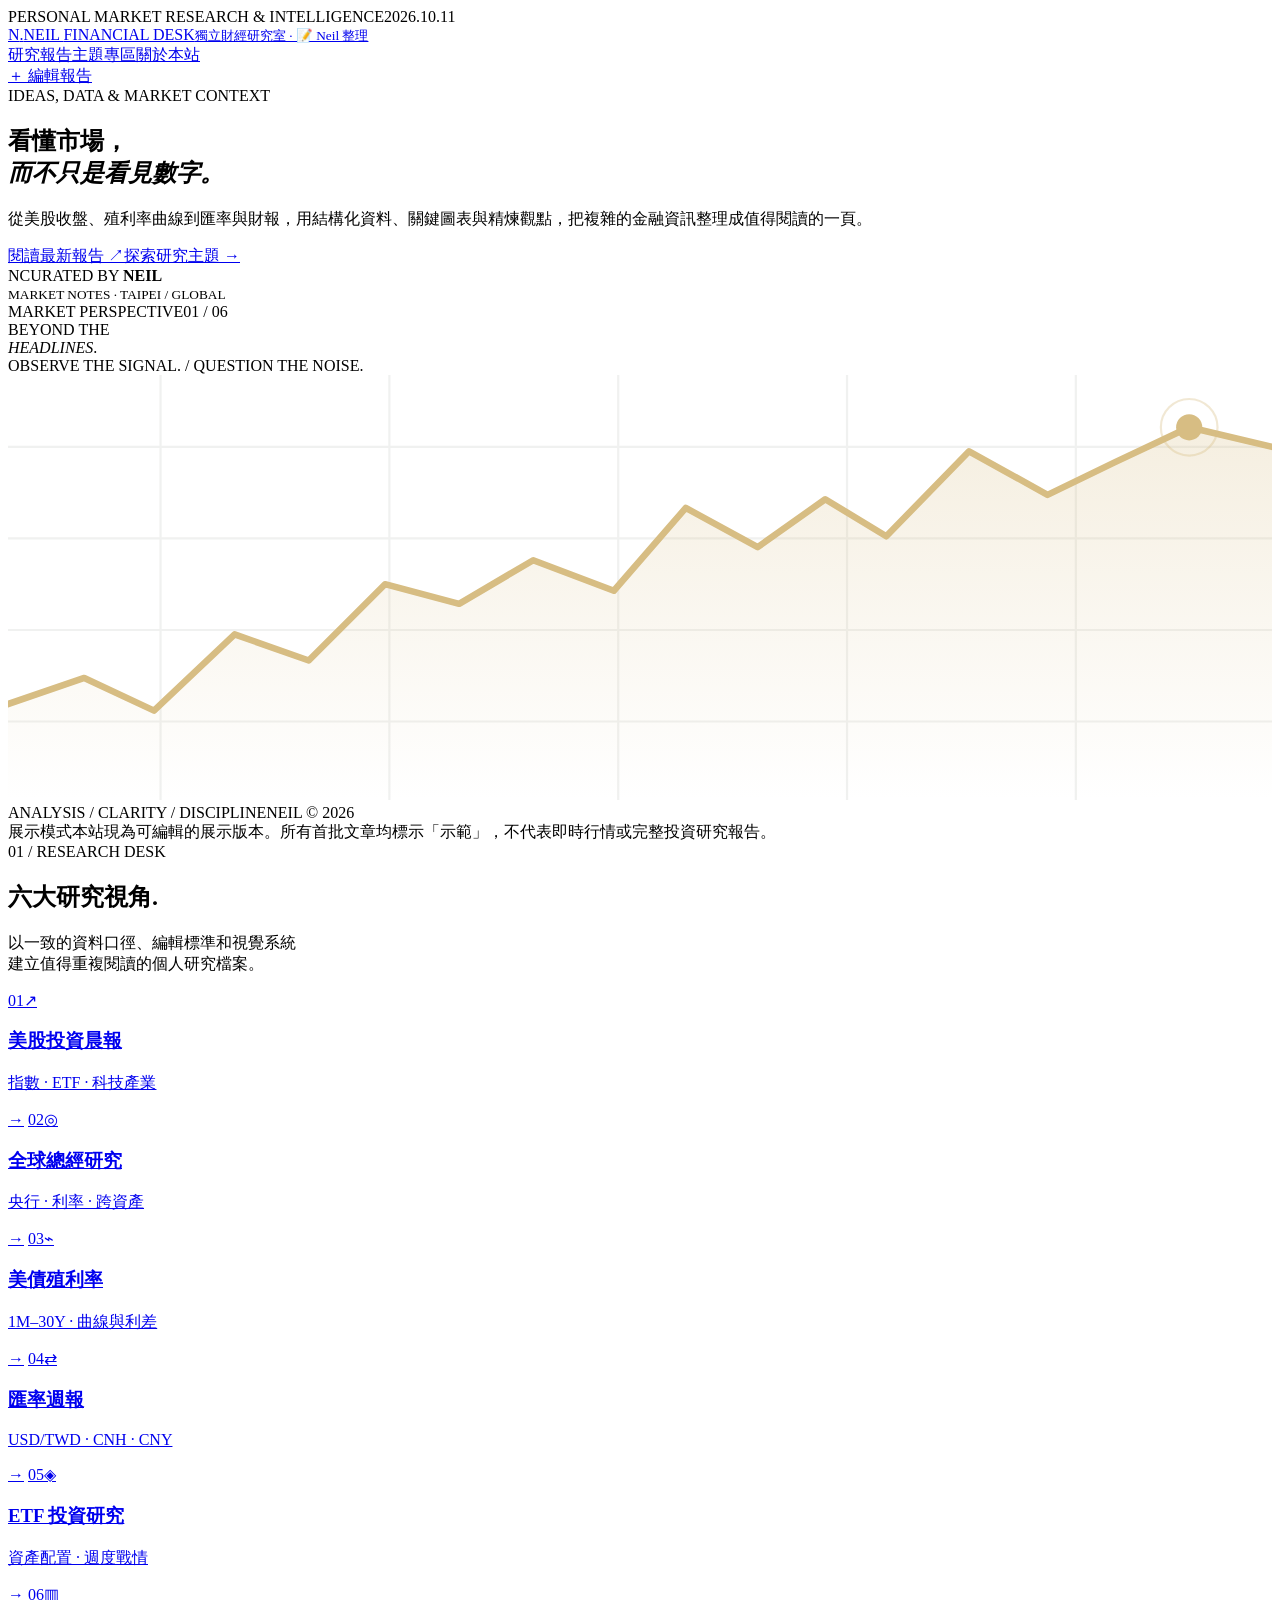
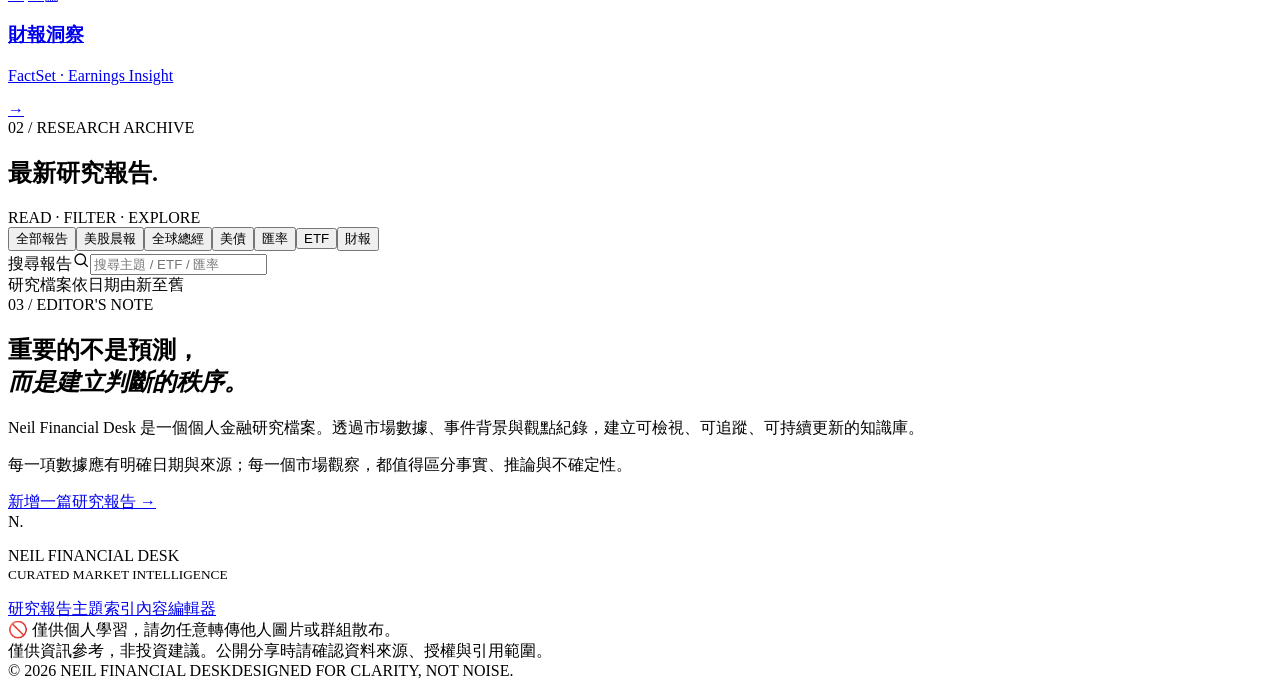
==== index.html @ 029d7cc7 "Add index.html for Neil Financial Desk" ====
<!doctype html>
<html lang="zh-Hant">
<head>
  <meta charset="utf-8">
  <meta name="viewport" content="width=device-width, initial-scale=1, viewport-fit=cover">
  <meta name="theme-color" content="#f7f5ee">
  <meta name="description" content="Neil Financial Desk｜每日市場晨報、總經趨勢、匯率週報、ETF 研究與財報洞察。以清晰圖表整理關鍵市場資訊。">
  <title>Neil Financial Desk｜財經研究室</title>
  <link rel="icon" href="favicon.svg" type="image/svg+xml">
  <link rel="stylesheet" href="styles.css">
  <script defer src="reports.js"></script>
  <script defer src="app.js"></script>
</head>
<body data-page="home">
  <div class="topline"><div class="container topbar"><span><span class="live-dot"></span> PERSONAL MARKET RESEARCH &amp; INTELLIGENCE</span><span class="topbar-date" id="current-date">2026.10.11</span></div></div>
  <header class="site-header">
    <div class="container header-inner">
      <a class="brand" href="index.html" aria-label="Neil Financial Desk 首頁"><span class="brand-symbol">N<span class="brand-dot">.</span></span><span class="brand-text">NEIL <span>FINANCIAL DESK</span><small>獨立財經研究室 · 📝 Neil 整理</small></span></a>
      <nav class="desktop-nav" aria-label="主要選單"><a href="#reports">研究報告</a><a href="#focus">主題專區</a><a href="#about">關於本站</a></nav>
      <a class="header-action" href="editor.html"><span>＋</span> 編輯報告</a>
    </div>
  </header>
  <main>
    <section class="container hero" aria-label="首頁介紹">
      <div class="hero-copy">
        <div class="eyebrow"><span class="eyebrow-line"></span> IDEAS, DATA &amp; MARKET CONTEXT</div>
        <h1>看懂市場，<br><em>而不只是看見數字。</em></h1>
        <p class="hero-intro">從美股收盤、殖利率曲線到匯率與財報，用結構化資料、關鍵圖表與精煉觀點，把複雜的金融資訊整理成值得閱讀的一頁。</p>
        <div class="hero-buttons"><a class="button-primary" href="#reports">閱讀最新報告 <span>↗</span></a><a class="text-link" href="#focus">探索研究主題 <span>→</span></a></div>
        <div class="hero-author"><span class="avatar-initial">N</span><span>CURATED BY <strong>NEIL</strong><br><small>MARKET NOTES · TAIPEI / GLOBAL</small></span></div>
      </div>
      <div class="hero-visual" aria-label="市場圖表示意設計，非真實行情">
        <div class="visual-head"><span>MARKET PERSPECTIVE</span><span>01 / 06</span></div>
        <div class="visual-center"><div class="visual-name">BEYOND THE<br><i>HEADLINES</i><span>.</span></div><div class="visual-caption">OBSERVE THE SIGNAL. / QUESTION THE NOISE.</div></div>
        <svg class="hero-chart" viewBox="0 0 580 195" preserveAspectRatio="none" role="img" aria-label="裝飾性趨勢線，不代表市場價格">
          <defs><linearGradient id="chartfade" x1="0" y1="0" x2="0" y2="1"><stop offset="0%" stop-color="#d7bd83" stop-opacity=".25"/><stop offset="100%" stop-color="#d7bd83" stop-opacity="0"/></linearGradient></defs>
          <g stroke="#b9bcb6" opacity=".20" stroke-width="1"><path d="M0 33H580M0 75H580M0 117H580M0 159H580"/><path d="M70 0V195M175 0V195M280 0V195M385 0V195M490 0V195"/></g>
          <path d="M0 151 L35 139 L67 154 L104 119 L138 131 L173 96 L207 105 L241 85 L278 99 L311 61 L344 79 L375 57 L403 74 L441 35 L477 55 L508 40 L542 24 L580 33 V195 H0Z" fill="url(#chartfade)"/>
          <polyline points="0,151 35,139 67,154 104,119 138,131 173,96 207,105 241,85 278,99 311,61 344,79 375,57 403,74 441,35 477,55 508,40 542,24 580,33" stroke="#d7bd83" fill="none" stroke-width="3" stroke-linecap="round" stroke-linejoin="round"/><circle cx="542" cy="24" r="6" fill="#d7bd83"/><circle cx="542" cy="24" r="13" fill="none" stroke="#d7bd83" opacity=".35"/></svg>
        <div class="visual-bottom"><span>ANALYSIS / CLARITY / DISCIPLINE</span><span>NEIL © 2026</span></div>
      </div>
    </section>
    <div class="container"><div class="notice" role="status"><span class="notice-label">展示模式</span><span>本站現為可編輯的展示版本。所有首批文章均標示「示範」，不代表即時行情或完整投資研究報告。</span></div></div>
    <section class="container sections-block" id="focus">
      <div class="section-top"><div><div class="kicker">01 / RESEARCH DESK</div><h2>六大研究視角<span class="gold-punc">.</span></h2></div><p>以一致的資料口徑、編輯標準和視覺系統<br>建立值得重複閱讀的個人研究檔案。</p></div>
      <div class="categories-grid">
        <a class="category-tile" href="#reports" data-pick="market"><span class="category-num">01</span><span class="category-icon">↗</span><h3>美股投資晨報</h3><p>指數 · ETF · 科技產業</p><span class="category-arrow">→</span></a>
        <a class="category-tile" href="#reports" data-pick="macro"><span class="category-num">02</span><span class="category-icon">◎</span><h3>全球總經研究</h3><p>央行 · 利率 · 跨資產</p><span class="category-arrow">→</span></a>
        <a class="category-tile" href="#reports" data-pick="rates"><span class="category-num">03</span><span class="category-icon">⌁</span><h3>美債殖利率</h3><p>1M–30Y · 曲線與利差</p><span class="category-arrow">→</span></a>
        <a class="category-tile" href="#reports" data-pick="fx"><span class="category-num">04</span><span class="category-icon">⇄</span><h3>匯率週報</h3><p>USD/TWD · CNH · CNY</p><span class="category-arrow">→</span></a>
        <a class="category-tile" href="#reports" data-pick="etf"><span class="category-num">05</span><span class="category-icon">◈</span><h3>ETF 投資研究</h3><p>資產配置 · 週度戰情</p><span class="category-arrow">→</span></a>
        <a class="category-tile" href="#reports" data-pick="earnings"><span class="category-num">06</span><span class="category-icon">▥</span><h3>財報洞察</h3><p>FactSet · Earnings Insight</p><span class="category-arrow">→</span></a>
      </div>
    </section>
    <section class="paper-section" id="reports">
      <div class="container">
        <div class="section-top"><div><div class="kicker">02 / RESEARCH ARCHIVE</div><h2>最新研究報告<span class="gold-punc">.</span></h2></div><span class="section-descriptor">READ · FILTER · EXPLORE</span></div>
        <div class="archive-tools"><div class="filter-scroll" id="filters" role="group" aria-label="按主題篩選"><button type="button" data-filter="all" class="filter-button active">全部報告</button><button type="button" data-filter="market" class="filter-button">美股晨報</button><button type="button" data-filter="macro" class="filter-button">全球總經</button><button type="button" data-filter="rates" class="filter-button">美債</button><button type="button" data-filter="fx" class="filter-button">匯率</button><button type="button" data-filter="etf" class="filter-button">ETF</button><button type="button" data-filter="earnings" class="filter-button">財報</button></div><label class="search-wrap"><span class="sr-only">搜尋報告</span><svg width="18" height="18" viewBox="0 0 24 24" fill="none" stroke="currentColor" stroke-width="1.7" aria-hidden="true"><circle cx="11" cy="11" r="7"/><path d="m16 16 5 5"/></svg><input id="report-search" type="search" placeholder="搜尋主題 / ETF / 匯率" autocomplete="off"></label></div>
        <div class="archive-meta"><span id="result-count" aria-live="polite">研究檔案</span><span>依日期由新至舊</span></div>
        <div class="articles-grid" id="report-grid"></div>
        <div class="empty-state" id="empty-state" hidden><strong>目前找不到符合的報告。</strong><p>試著輸入較短的關鍵字，或切換回全部報告。</p><button type="button" id="reset-filter">清除篩選 →</button></div>
      </div>
    </section>
    <section class="container manifesto" id="about"><div class="manifesto-left"><span class="kicker">03 / EDITOR'S NOTE</span><h2>重要的不是預測，<br><em>而是建立判斷的秩序。</em></h2></div><div class="manifesto-right"><p>Neil Financial Desk 是一個個人金融研究檔案。透過市場數據、事件背景與觀點紀錄，建立可檢視、可追蹤、可持續更新的知識庫。</p><p>每一項數據應有明確日期與來源；每一個市場觀察，都值得區分事實、推論與不確定性。</p><a href="editor.html" class="text-link">新增一篇研究報告 <span>→</span></a></div></section>
  </main>
  <footer class="footer"><div class="container"><div class="footer-upper"><div class="footer-brand">N<span>.</span><p>NEIL FINANCIAL DESK<br><small>CURATED MARKET INTELLIGENCE</small></p></div><div class="footer-links"><a href="#reports">研究報告</a><a href="#focus">主題索引</a><a href="editor.html">內容編輯器</a></div></div><div class="footer-disclaimer">🚫 僅供個人學習，請勿任意轉傳他人圖片或群組散布。<br>僅供資訊參考，非投資建議。公開分享時請確認資料來源、授權與引用範圍。</div><div class="footer-lower"><span>© 2026 NEIL FINANCIAL DESK</span><span>DESIGNED FOR CLARITY, NOT NOISE.</span></div></div></footer>
</body>
</html>
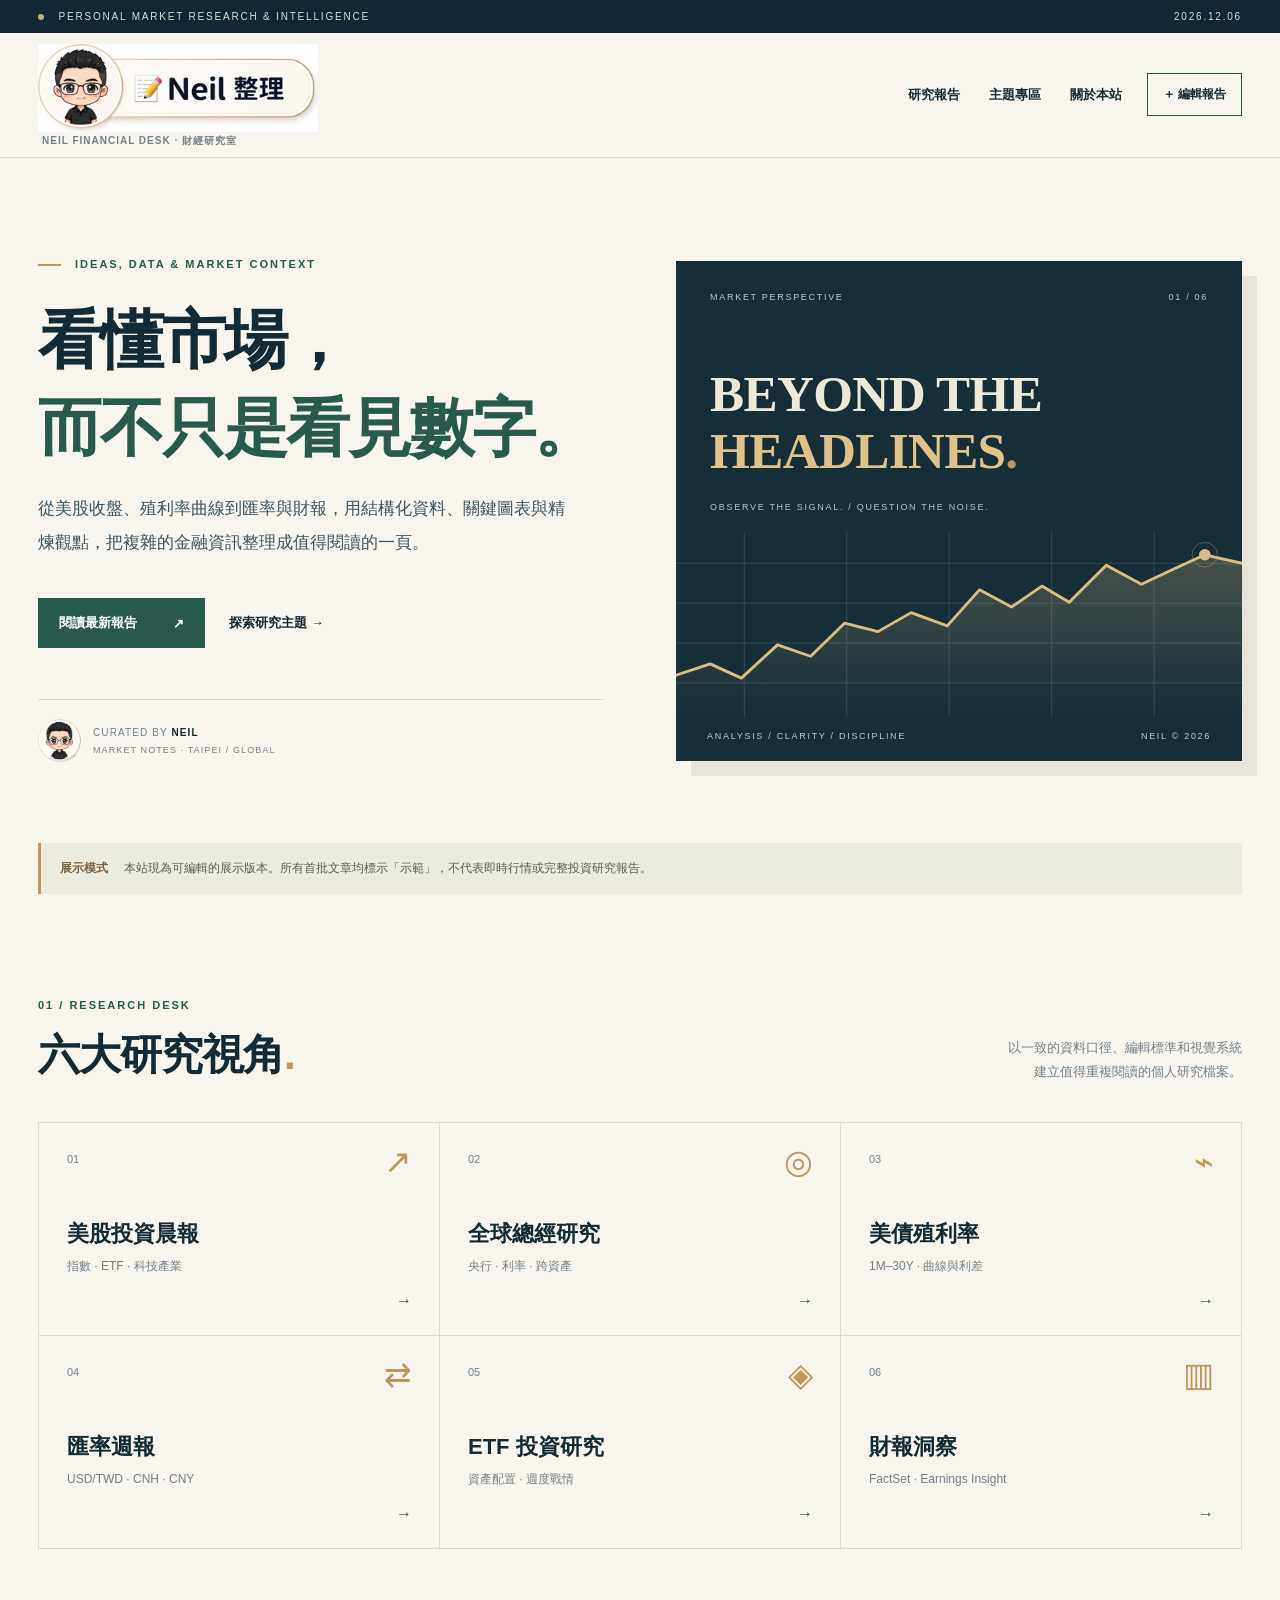
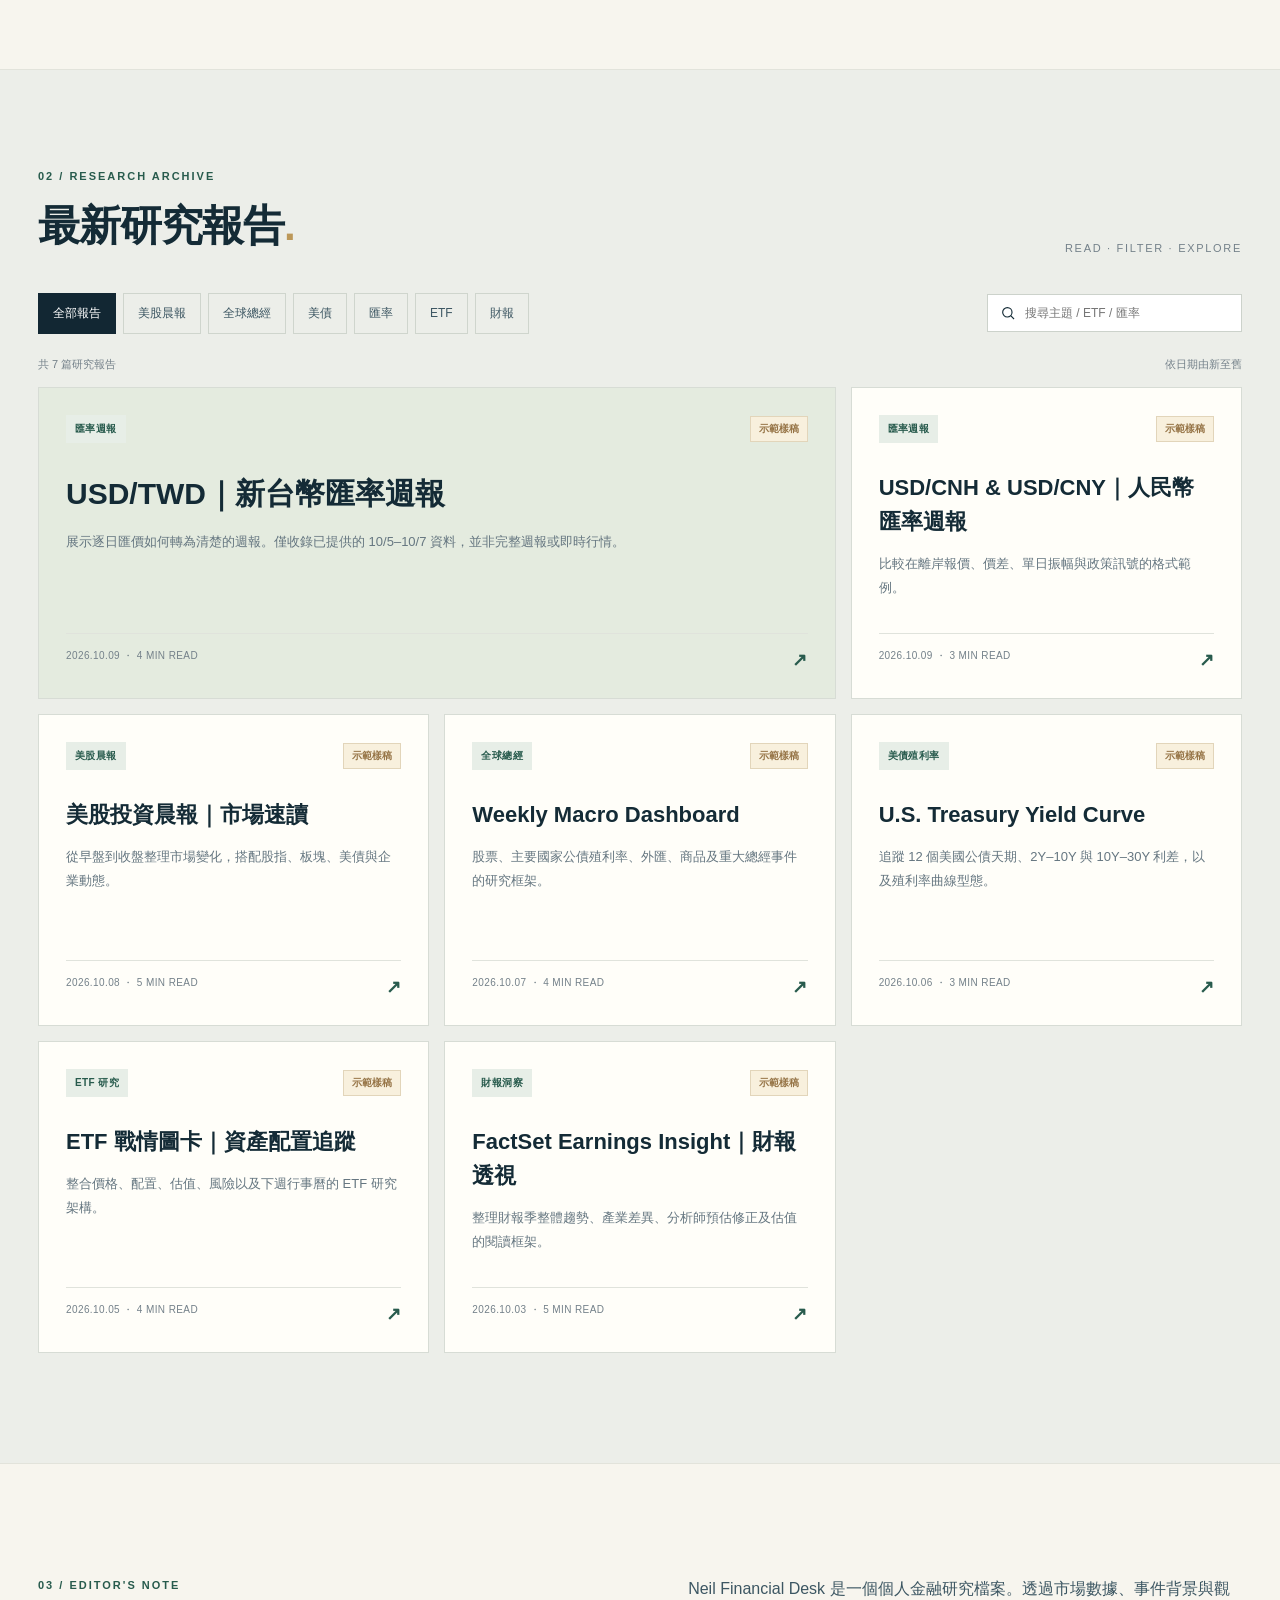
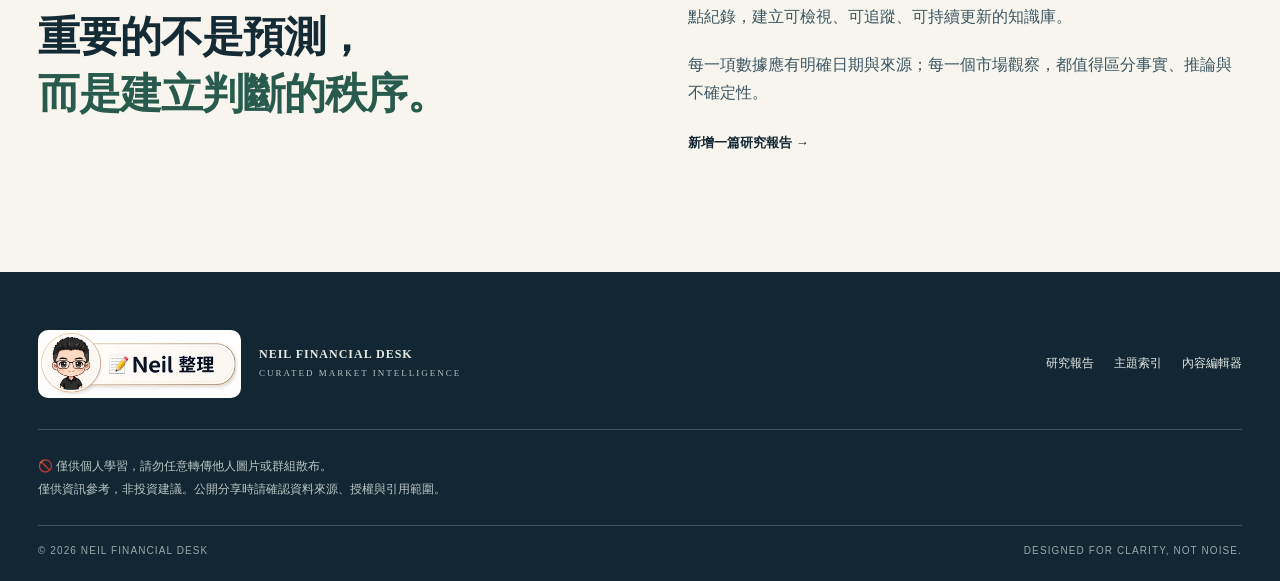
==== commit f8a24521: "Install original Neil logo, avatar favicon, PDF branding, and restore report editor" ====
--- a/index.html
+++ b/index.html
@@ -6,7 +6,7 @@
   <meta name="theme-color" content="#f7f5ee">
   <meta name="description" content="Neil Financial Desk｜每日市場晨報、總經趨勢、匯率週報、ETF 研究與財報洞察。以清晰圖表整理關鍵市場資訊。">
   <title>Neil Financial Desk｜財經研究室</title>
-  <link rel="icon" href="favicon.svg" type="image/svg+xml">
+  <link rel="icon" href="favicon.svg?v=2" type="image/svg+xml">
   <link rel="stylesheet" href="styles.css">
   <script defer src="reports.js"></script>
   <script defer src="app.js"></script>
@@ -15,7 +15,7 @@
   <div class="topline"><div class="container topbar"><span><span class="live-dot"></span> PERSONAL MARKET RESEARCH &amp; INTELLIGENCE</span><span class="topbar-date" id="current-date">2026.10.11</span></div></div>
   <header class="site-header">
     <div class="container header-inner">
-      <a class="brand" href="index.html" aria-label="Neil Financial Desk 首頁"><span class="brand-symbol">N<span class="brand-dot">.</span></span><span class="brand-text">NEIL <span>FINANCIAL DESK</span><small>獨立財經研究室 · 📝 Neil 整理</small></span></a>
+      <a class="brand" href="index.html" aria-label="Neil 財經研究室首頁"><img class="brand-logo" src="neil-logo.webp" width="360" height="113" alt="Neil 整理 Logo"><small class="brand-label">NEIL FINANCIAL DESK · 財經研究室</small></a>
       <nav class="desktop-nav" aria-label="主要選單"><a href="#reports">研究報告</a><a href="#focus">主題專區</a><a href="#about">關於本站</a></nav>
       <a class="header-action" href="editor.html"><span>＋</span> 編輯報告</a>
     </div>
@@ -27,7 +27,7 @@
         <h1>看懂市場，<br><em>而不只是看見數字。</em></h1>
         <p class="hero-intro">從美股收盤、殖利率曲線到匯率與財報，用結構化資料、關鍵圖表與精煉觀點，把複雜的金融資訊整理成值得閱讀的一頁。</p>
         <div class="hero-buttons"><a class="button-primary" href="#reports">閱讀最新報告 <span>↗</span></a><a class="text-link" href="#focus">探索研究主題 <span>→</span></a></div>
-        <div class="hero-author"><span class="avatar-initial">N</span><span>CURATED BY <strong>NEIL</strong><br><small>MARKET NOTES · TAIPEI / GLOBAL</small></span></div>
+        <div class="hero-author"><span class="avatar-logo-wrap"><img src="neil-logo.webp" width="360" height="113" alt="" loading="lazy"></span><span>CURATED BY <strong>NEIL</strong><br><small>MARKET NOTES · TAIPEI / GLOBAL</small></span></div>
       </div>
       <div class="hero-visual" aria-label="市場圖表示意設計，非真實行情">
         <div class="visual-head"><span>MARKET PERSPECTIVE</span><span>01 / 06</span></div>
@@ -63,6 +63,6 @@
     </section>
     <section class="container manifesto" id="about"><div class="manifesto-left"><span class="kicker">03 / EDITOR'S NOTE</span><h2>重要的不是預測，<br><em>而是建立判斷的秩序。</em></h2></div><div class="manifesto-right"><p>Neil Financial Desk 是一個個人金融研究檔案。透過市場數據、事件背景與觀點紀錄，建立可檢視、可追蹤、可持續更新的知識庫。</p><p>每一項數據應有明確日期與來源；每一個市場觀察，都值得區分事實、推論與不確定性。</p><a href="editor.html" class="text-link">新增一篇研究報告 <span>→</span></a></div></section>
   </main>
-  <footer class="footer"><div class="container"><div class="footer-upper"><div class="footer-brand">N<span>.</span><p>NEIL FINANCIAL DESK<br><small>CURATED MARKET INTELLIGENCE</small></p></div><div class="footer-links"><a href="#reports">研究報告</a><a href="#focus">主題索引</a><a href="editor.html">內容編輯器</a></div></div><div class="footer-disclaimer">🚫 僅供個人學習，請勿任意轉傳他人圖片或群組散布。<br>僅供資訊參考，非投資建議。公開分享時請確認資料來源、授權與引用範圍。</div><div class="footer-lower"><span>© 2026 NEIL FINANCIAL DESK</span><span>DESIGNED FOR CLARITY, NOT NOISE.</span></div></div></footer>
+  <footer class="footer"><div class="container"><div class="footer-upper"><div class="footer-brand neil-footer-mark"><img class="footer-logo" src="neil-logo.webp" width="360" height="113" alt="Neil 整理 Logo"><p>NEIL FINANCIAL DESK<br><small>CURATED MARKET INTELLIGENCE</small></p></div><div class="footer-links"><a href="#reports">研究報告</a><a href="#focus">主題索引</a><a href="editor.html">內容編輯器</a></div></div><div class="footer-disclaimer">🚫 僅供個人學習，請勿任意轉傳他人圖片或群組散布。<br>僅供資訊參考，非投資建議。公開分享時請確認資料來源、授權與引用範圍。</div><div class="footer-lower"><span>© 2026 NEIL FINANCIAL DESK</span><span>DESIGNED FOR CLARITY, NOT NOISE.</span></div></div></footer>
 </body>
 </html>
--- a/styles.css
+++ b/styles.css
@@ -0,0 +1,33 @@
+
+:root{--paper:#f7f5ee;--white:#fffef9;--ink:#142b36;--night:#122733;--forest:#285b4d;--gold:#bc9859;--muted:#74818a;--line:#d9dcd5;--mid:#3c5662}
+*{box-sizing:border-box}html{scroll-behavior:smooth}body{margin:0;background:var(--paper);color:var(--ink);font-family:Inter,-apple-system,BlinkMacSystemFont,"Noto Sans TC","PingFang TC",sans-serif;-webkit-font-smoothing:antialiased}
+a{color:inherit;text-decoration:none}button,input,select,textarea{font:inherit}button{cursor:pointer}p{line-height:1.78}h1,h2,h3,p{margin-top:0}.container{width:min(100% - 76px,1220px);margin-inline:auto}
+.topline{background:var(--night);color:#d8dbd6;font-size:10px;letter-spacing:1.8px}.topbar{display:flex;align-items:center;justify-content:space-between;padding:11px 0}.live-dot{display:inline-block;width:6px;height:6px;border-radius:50%;background:#c9af77;margin-right:10px}
+.site-header{background:var(--paper);border-bottom:1px solid var(--line)}.header-inner{display:flex;align-items:center;height:96px;gap:25px}.brand{display:flex;align-items:center;gap:14px;flex-shrink:0}.brand-symbol{height:56px;width:56px;background:var(--night);color:white;display:grid;place-items:center;font:700 39px Georgia,serif}.brand-dot,.gold-punc{color:var(--gold)}.brand-text{font-weight:900;letter-spacing:1.1px;font-size:17px}.brand-text>span{color:var(--forest)}.brand-text small{display:block;margin-top:5px;font-size:10px;letter-spacing:.4px;font-weight:500;color:var(--muted)}.desktop-nav{display:flex;gap:29px;margin-left:auto;font-weight:700;font-size:13px}.desktop-nav a:hover,.text-link:hover{color:var(--forest)}.header-action{border:1px solid var(--forest);font-weight:800;font-size:12px;padding:12px 15px;white-space:nowrap}.header-action:hover{background:var(--forest);color:white}
+.hero{display:grid;grid-template-columns:1fr 1fr;gap:6%;align-items:center;padding-top:100px;padding-bottom:80px}.eyebrow,.kicker{font-size:11px;color:var(--forest);font-weight:800;letter-spacing:2px}.eyebrow-line{display:inline-block;width:23px;height:2px;background:var(--gold);vertical-align:middle;margin-right:9px}.hero h1{font-size:clamp(43px,5vw,71px);letter-spacing:-2px;line-height:1.37;margin:27px 0 20px}.hero h1 em,.manifesto h2 em{font-style:normal;color:var(--forest)}.hero-intro{font-size:17px;color:var(--mid);max-width:530px;line-height:2}.hero-buttons{display:flex;align-items:center;gap:24px;margin:38px 0 51px}.button-primary{display:inline-flex;align-items:center;justify-content:space-between;gap:36px;padding:16px 21px;background:var(--forest);color:white;font-size:13px;font-weight:800}.button-primary:hover{background:var(--night)}.text-link{color:var(--night);font-size:13px;font-weight:800}.hero-author{display:flex;align-items:center;gap:11px;padding-top:19px;border-top:1px solid var(--line);font-size:10px;letter-spacing:1.1px;color:var(--muted);line-height:1.7}.hero-author strong{color:var(--ink)}.hero-author small{font-size:9px}.avatar-initial{border:1px solid var(--gold);border-radius:50%;height:37px;width:37px;display:grid;place-items:center;color:var(--forest);font:700 21px Georgia,serif}
+.hero-visual{height:500px;position:relative;overflow:hidden;background:#172d38;color:#eee9d7;padding:31px 34px;box-shadow:15px 15px 0 #e5e3da}.visual-head,.visual-bottom{display:flex;justify-content:space-between;gap:10px;letter-spacing:1.7px;font-size:9px;color:#c2c6c4}.visual-center{position:relative;z-index:1;margin-top:63px}.visual-name{font:700 clamp(39px,4vw,61px)/1.13 Georgia,serif;letter-spacing:-.7px}.visual-name i{font-style:normal;color:#dec28a}.visual-name span{color:var(--gold)}.visual-caption{font-size:9px;letter-spacing:1.7px;color:#b8c3c1;margin-top:22px}.hero-chart{position:absolute;bottom:44px;left:0;width:100%;height:185px}.visual-bottom{position:absolute;bottom:20px;left:31px;right:31px}
+.notice{display:flex;align-items:center;gap:16px;padding:15px 19px;background:#ecebe0;color:#566252;font-size:12px;line-height:1.7;border-left:3px solid var(--gold)}.notice-label{white-space:nowrap;font-weight:800;color:#7b6340}
+.sections-block{padding-top:105px;padding-bottom:120px}.section-top{display:flex;align-items:flex-end;justify-content:space-between;gap:22px;margin-bottom:39px}.section-top h2,.manifesto h2{font-size:clamp(34px,3.3vw,47px);letter-spacing:-1px;line-height:1.35;margin:15px 0 0}.section-top p{color:var(--muted);font-size:13px;margin:0;text-align:right}.categories-grid{display:grid;grid-template-columns:repeat(3,1fr);border-top:1px solid var(--line);border-left:1px solid var(--line)}.category-tile{min-height:213px;border-right:1px solid var(--line);border-bottom:1px solid var(--line);padding:26px 28px;position:relative;transition:background .2s}.category-tile:hover{background:#eeefe8}.category-num{color:var(--muted);font-size:11px}.category-icon{position:absolute;right:27px;top:19px;font-size:33px;color:var(--gold)}.category-tile h3{font-size:22px;margin:52px 0 7px}.category-tile p{font-size:12px;color:var(--muted);margin:0}.category-arrow{position:absolute;right:27px;bottom:25px;color:var(--forest)}
+.paper-section{background:#eceee9;padding:100px 0 110px;border-top:1px solid #e2e3db;border-bottom:1px solid #e2e3db}.section-descriptor{font-size:11px;letter-spacing:1.7px;color:var(--muted)}.archive-tools{display:flex;justify-content:space-between;gap:20px;align-items:center}.filter-scroll{display:flex;gap:7px;overflow:auto;scrollbar-width:none}.filter-button{white-space:nowrap;border:1px solid #cfd5cd;background:transparent;color:var(--mid);padding:11px 14px;font-size:12px}.filter-button.active,.filter-button:hover{background:var(--night);color:white;border-color:var(--night)}.search-wrap{display:flex;align-items:center;gap:9px;border:1px solid #ccd2cb;background:#fff;padding:0 12px;min-width:255px}.search-wrap input{background:transparent;border:0;outline:0;min-width:0;padding:11px 0;font-size:12px;width:100%;color:var(--ink)}.archive-meta{display:flex;justify-content:space-between;font-size:11px;color:var(--muted);padding:23px 0 15px}.articles-grid{display:grid;grid-template-columns:repeat(3,minmax(0,1fr));gap:15px}.article-card{display:flex;flex-direction:column;min-height:312px;background:#fffef9;border:1px solid #d7dcd5;padding:27px;transition:transform .2s,border-color .2s}.article-card:hover{transform:translateY(-3px);border-color:#879f92}.article-top{display:flex;justify-content:space-between;gap:7px;align-items:center}.article-category{background:#e7eee7;color:var(--forest);font-size:10px;font-weight:900;letter-spacing:.4px;padding:7px 9px}.article-status{border:1px solid #e2d5ba;background:#f8f0dd;color:#957345;padding:5px 8px;font-size:10px;font-weight:700}.article-card h3{font-size:22px;line-height:1.55;margin:28px 0 13px}.article-summary{color:#657680;font-size:13px;line-height:1.85}.article-footer{border-top:1px solid #e0e3dc;padding-top:15px;margin-top:auto;display:flex;justify-content:space-between;font-size:10px;letter-spacing:.4px;color:var(--muted)}.article-footer b{font-size:18px;color:var(--forest)}.article-highlight{grid-column:span 2;background:#e4ebdf}.article-highlight h3{font-size:30px}.empty-state{padding:50px 10px;text-align:center}.empty-state[hidden]{display:none}.empty-state button{border:0;background:var(--forest);color:white;padding:12px 18px}
+.manifesto{display:grid;grid-template-columns:1fr 1fr;gap:8%;padding-top:111px;padding-bottom:115px}.manifesto-right{font-size:16px;color:var(--mid);line-height:1.9}.manifesto-right p{margin-bottom:19px}.footer{background:var(--night);color:#e5e9e5;padding:58px 0 25px}.footer-upper{display:flex;justify-content:space-between;align-items:center}.footer-brand{display:flex;align-items:center;gap:20px;font:700 48px Georgia,serif}.footer-brand span{color:var(--gold)}.footer-brand p{font:800 14px/1.6 Arial,sans-serif;letter-spacing:1px;margin:0}.footer-brand small{font-size:9px;font-weight:500;letter-spacing:2px;color:#b5c0c2}.footer-links{display:flex;gap:20px;font-size:12px}.footer-disclaimer{border-top:1px solid #43545b;border-bottom:1px solid #43545b;margin-top:31px;padding:25px 0;font-size:12px;color:#bac6c5;line-height:1.9}.footer-lower{display:flex;justify-content:space-between;font-size:10px;letter-spacing:1.1px;color:#9ba8aa;padding-top:19px}
+.article-shell{max-width:1030px;margin:auto;padding:53px 0 120px}.breadcrumb{display:flex;flex-wrap:wrap;gap:13px;font-size:12px;color:var(--muted);margin-bottom:45px}.breadcrumb a:hover{color:var(--forest)}.article-meta-row{display:flex;gap:11px;align-items:center;flex-wrap:wrap;font-size:11px;font-weight:800;letter-spacing:1px;color:var(--muted)}.article-header h1{font-size:clamp(35px,5vw,58px);line-height:1.35;letter-spacing:-1px;margin:20px 0 16px}.article-subtitle{color:var(--forest);font-weight:800;font-size:17px}.article-standfirst{font-size:21px;color:var(--mid);max-width:820px}.article-utility{display:flex;justify-content:space-between;gap:13px;flex-wrap:wrap;border-bottom:1px solid var(--line);padding-bottom:20px}.tag-list{display:flex;flex-wrap:wrap;gap:6px}.tag{border:1px solid #cbd3cb;padding:7px 9px;font-size:11px;color:var(--forest)}.utility-buttons{display:flex;gap:9px}.utility-buttons button{border:1px solid #cad2c9;background:transparent;padding:9px 13px;font-size:12px;color:var(--forest)}.article-body{max-width:780px;margin:50px auto}.article-keynote{background:var(--night);color:#fff;padding:29px;margin-bottom:34px}.article-keynote span{display:block;color:#cbb27f;font-size:10px;font-weight:800;letter-spacing:1.8px;margin-bottom:12px}.article-keynote strong{font-size:22px;line-height:1.7}.metrics-row{display:grid;grid-template-columns:repeat(3,1fr);gap:11px;margin-bottom:40px}.metric-item{background:#ecede7;border-top:3px solid var(--forest);padding:20px}.metric-item label{font-size:11px;font-weight:800;color:var(--mid)}.metric-item strong{display:block;font-size:29px;margin:5px 0}.metric-item small{font-size:11px;color:var(--muted)}.report-chart{border:1px solid var(--line);background:#fff;padding:24px;margin-bottom:44px}.chart-heading{display:flex;justify-content:space-between;font-size:14px;font-weight:800}.chart-heading span{font-size:11px;color:var(--muted)}.chart-svg{width:100%;height:auto;display:block}.chart-data-table{width:100%;border-collapse:collapse;font-size:12px}.chart-data-table th,.chart-data-table td{padding:10px;border-bottom:1px solid var(--line);text-align:left}.article-section{margin:38px 0}.article-section h2{font-size:25px;border-bottom:1px solid var(--line);padding-bottom:15px}.article-section p,.article-section li{font-size:19px;line-height:1.95;color:#334c59}.article-section li{margin-bottom:9px}.article-source{border-top:1px solid var(--line);padding-top:23px;margin-top:50px;font-size:13px;line-height:2;color:var(--mid)}.article-source a{text-decoration:underline;color:var(--forest)}.article-warning{background:#f3edde;border-left:3px solid var(--gold);padding:19px;font-size:13px;color:#76684b;line-height:1.8;margin-top:25px}.article-related{margin-top:70px}.article-related h2{font-size:24px}.article-related .articles-grid{grid-template-columns:repeat(2,1fr)}
+.editor-shell{max-width:1070px;margin:55px auto 100px}.editor-heading{display:flex;justify-content:space-between;gap:20px;margin-bottom:30px}.editor-heading h1{font-size:44px;margin:12px 0}.editor-heading p{color:var(--mid)}.editor-note{background:#e8eee7;border-left:3px solid var(--forest);padding:17px 22px;color:var(--mid);font-size:13px;margin:21px 0}.editor-grid{display:grid;grid-template-columns:1fr 290px;gap:22px}.editor-panel,.editor-side{background:#fffefa;border:1px solid var(--line);padding:28px}.editor-side{position:sticky;top:25px}.field{display:block;margin-bottom:18px}.field>span{display:block;font-size:12px;font-weight:800;margin-bottom:9px}.field input,.field select,.field textarea{width:100%;border:1px solid #c8cdc7;background:#fff;padding:12px;color:var(--ink);font-size:15px}.field textarea{line-height:1.7;min-height:100px}.field textarea.big{min-height:240px}.form-row{display:grid;grid-template-columns:1fr 1fr;gap:15px}.field-help{font-size:11px;color:var(--muted)}.editor-action{width:100%;border:0;background:var(--night);color:white;font-weight:800;font-size:13px;padding:15px;margin:10px 0}.editor-action.secondary{background:var(--forest)}.editor-action.outline{border:1px solid var(--forest);color:var(--forest);background:transparent}.editor-feedback{font-size:12px;color:var(--forest);line-height:1.8}.editor-list{padding-left:20px;font-size:13px;line-height:2;color:var(--mid)}.editor-side small{font-size:11px;line-height:1.8;color:var(--muted)}.sr-only{position:absolute;width:1px;height:1px;overflow:hidden;clip:rect(0,0,0,0)}
+@media(max-width:1060px){.container{width:min(100% - 52px,1220px)}.hero{padding-top:68px;gap:4%}.hero-visual{height:450px}.articles-grid{grid-template-columns:repeat(2,1fr)}.archive-tools{display:block}.search-wrap{margin-top:15px;max-width:350px}.editor-grid{grid-template-columns:1fr 270px}}
+@media(max-width:740px){.container{width:calc(100% - 36px)}.topbar-date{display:none}.header-inner{height:74px}.brand-symbol{width:43px;height:43px;font-size:30px}.brand-text{font-size:12px}.brand-text small{font-size:9px}.desktop-nav{display:none}.header-action{margin-left:auto;font-size:10px;padding:10px}.hero{display:flex;flex-direction:column;align-items:stretch;padding:50px 0 36px;gap:39px}.hero h1{font-size:clamp(38px,9.5vw,54px);margin:21px 0}.hero-intro{font-size:17px}.hero-buttons{gap:14px;margin:24px 0 34px;flex-wrap:wrap}.button-primary{padding:13px 15px;gap:17px}.hero-visual{height:354px;padding:24px;box-shadow:8px 8px 0 #e5e3da}.visual-center{margin-top:30px}.visual-name{font-size:clamp(33px,9vw,46px)}.visual-caption,.visual-head,.visual-bottom{font-size:8px}.hero-chart{height:150px}.notice{align-items:flex-start;font-size:12px}.sections-block{padding:77px 0}.section-top{display:block}.section-top p{text-align:left;margin-top:13px}.section-top h2,.manifesto h2{font-size:35px}.categories-grid{grid-template-columns:repeat(2,1fr)}.category-tile{min-height:170px;padding:17px}.category-tile h3{font-size:18px;margin:30px 0 8px}.category-tile p{font-size:11px}.category-icon{right:16px;top:14px;font-size:24px}.category-arrow{right:17px;bottom:12px}.paper-section{padding:74px 0}.section-descriptor{display:none}.filter-scroll{margin-right:-18px}.filter-button{padding:10px}.search-wrap{max-width:unset;width:100%}.archive-meta{font-size:10px}.articles-grid{grid-template-columns:1fr}.article-card{min-height:260px}.article-highlight{grid-column:span 1}.article-highlight h3{font-size:24px}.manifesto{display:block;padding:74px 0}.manifesto-right{margin-top:23px}.footer{padding-top:38px}.footer-upper{align-items:flex-start;gap:20px}.footer-brand{font-size:32px}.footer-brand p{font-size:11px}.footer-links{display:grid;gap:13px}.footer-lower{display:grid;gap:9px}.article-shell{padding:35px 0 75px}.breadcrumb{margin-bottom:23px}.article-header h1{font-size:clamp(34px,8.8vw,47px)}.article-standfirst{font-size:21px}.article-body{margin-top:32px}.article-keynote{padding:23px}.metrics-row{grid-template-columns:1fr;gap:8px}.article-section h2{font-size:24px}.article-section p,.article-section li{font-size:20px;line-height:1.85}.article-related .articles-grid{grid-template-columns:1fr}.editor-shell{margin:34px auto 70px}.editor-heading{display:block}.editor-heading h1{font-size:35px}.editor-grid{grid-template-columns:1fr}.editor-panel,.editor-side{padding:19px}.editor-side{position:static}.form-row{grid-template-columns:1fr}}
+@media(max-width:370px){.container{width:calc(100% - 28px)}.brand-symbol{width:38px;height:38px}.brand-text{font-size:11px}.header-action{font-size:10px;padding:9px 7px}.categories-grid{grid-template-columns:1fr}.category-tile{min-height:136px}.category-tile h3{margin:15px 0 5px}.hero-visual{height:320px}.visual-name{font-size:33px}.footer-upper{display:block}.footer-links{display:flex;flex-wrap:wrap;margin-top:21px}}
+@media print{.site-header,.topline,.footer,.header-action,.hero-buttons,.utility-buttons,.article-related{display:none!important}.container{width:100%}.article-shell{padding:8px}.article-header h1{font-size:34px}.article-section p,.article-section li{font-size:14px}}
+/* Neil original logo — brand, mobile header and print */
+.header-inner{height:auto;min-height:109px;padding-block:11px}
+.brand{display:flex;flex-direction:column;align-items:flex-start;gap:4px;min-width:0;line-height:1}
+.brand-logo{display:block;width:280px;height:auto;max-width:100%;object-fit:contain}
+.brand-label{display:block;font-size:10px;font-weight:700;letter-spacing:1px;color:var(--muted);padding-left:4px}
+.neil-footer-mark{display:flex;align-items:center;gap:18px}
+.neil-footer-mark .footer-logo{width:203px;height:auto;display:block;border-radius:10px;background:#fffefa;padding:3px}
+.neil-footer-mark p{font-family:var(--font);font-size:12px;line-height:1.45;letter-spacing:1px}
+.avatar-logo-wrap{width:44px;height:44px;display:inline-block;overflow:hidden;border-radius:50%;flex:0 0 44px;position:relative;background:#fffefa}
+.avatar-logo-wrap img{height:44px;width:auto;max-width:none;position:absolute;left:0;top:0}
+.article-print-brand,.article-print-disclaimer{display:none}
+@media(max-width:1050px){.brand-logo{width:238px}.desktop-nav{gap:18px}.header-action{margin-left:10px}}
+@media(max-width:740px){.header-inner{height:auto;min-height:87px;padding-block:7px;gap:9px}.brand-logo{width:192px}.brand-label{font-size:8px;letter-spacing:.3px;padding-left:2px}.header-action{margin-left:auto;flex-shrink:0}.neil-footer-mark{align-items:flex-start;flex-direction:column;gap:8px}.neil-footer-mark .footer-logo{width:190px}}
+@media(max-width:370px){.brand-logo{width:158px}.brand-label{font-size:7px;letter-spacing:0}.header-action{padding:8px 6px}}
+@media print{.article-print-brand{display:flex!important;flex-direction:column;align-items:flex-start;gap:7px;padding-bottom:14px;margin-bottom:18px;border-bottom:1px solid #c9cec7;break-inside:avoid}.article-print-brand img{width:215px;height:auto;display:block}.article-print-brand small{font-size:9px;font-weight:700;letter-spacing:1.2px;color:#172b38}.article-print-disclaimer{display:block!important;font-size:9px;line-height:1.5;color:#50616b;border-top:1px solid #d1d4cc;padding-top:8px;margin-top:18px}}
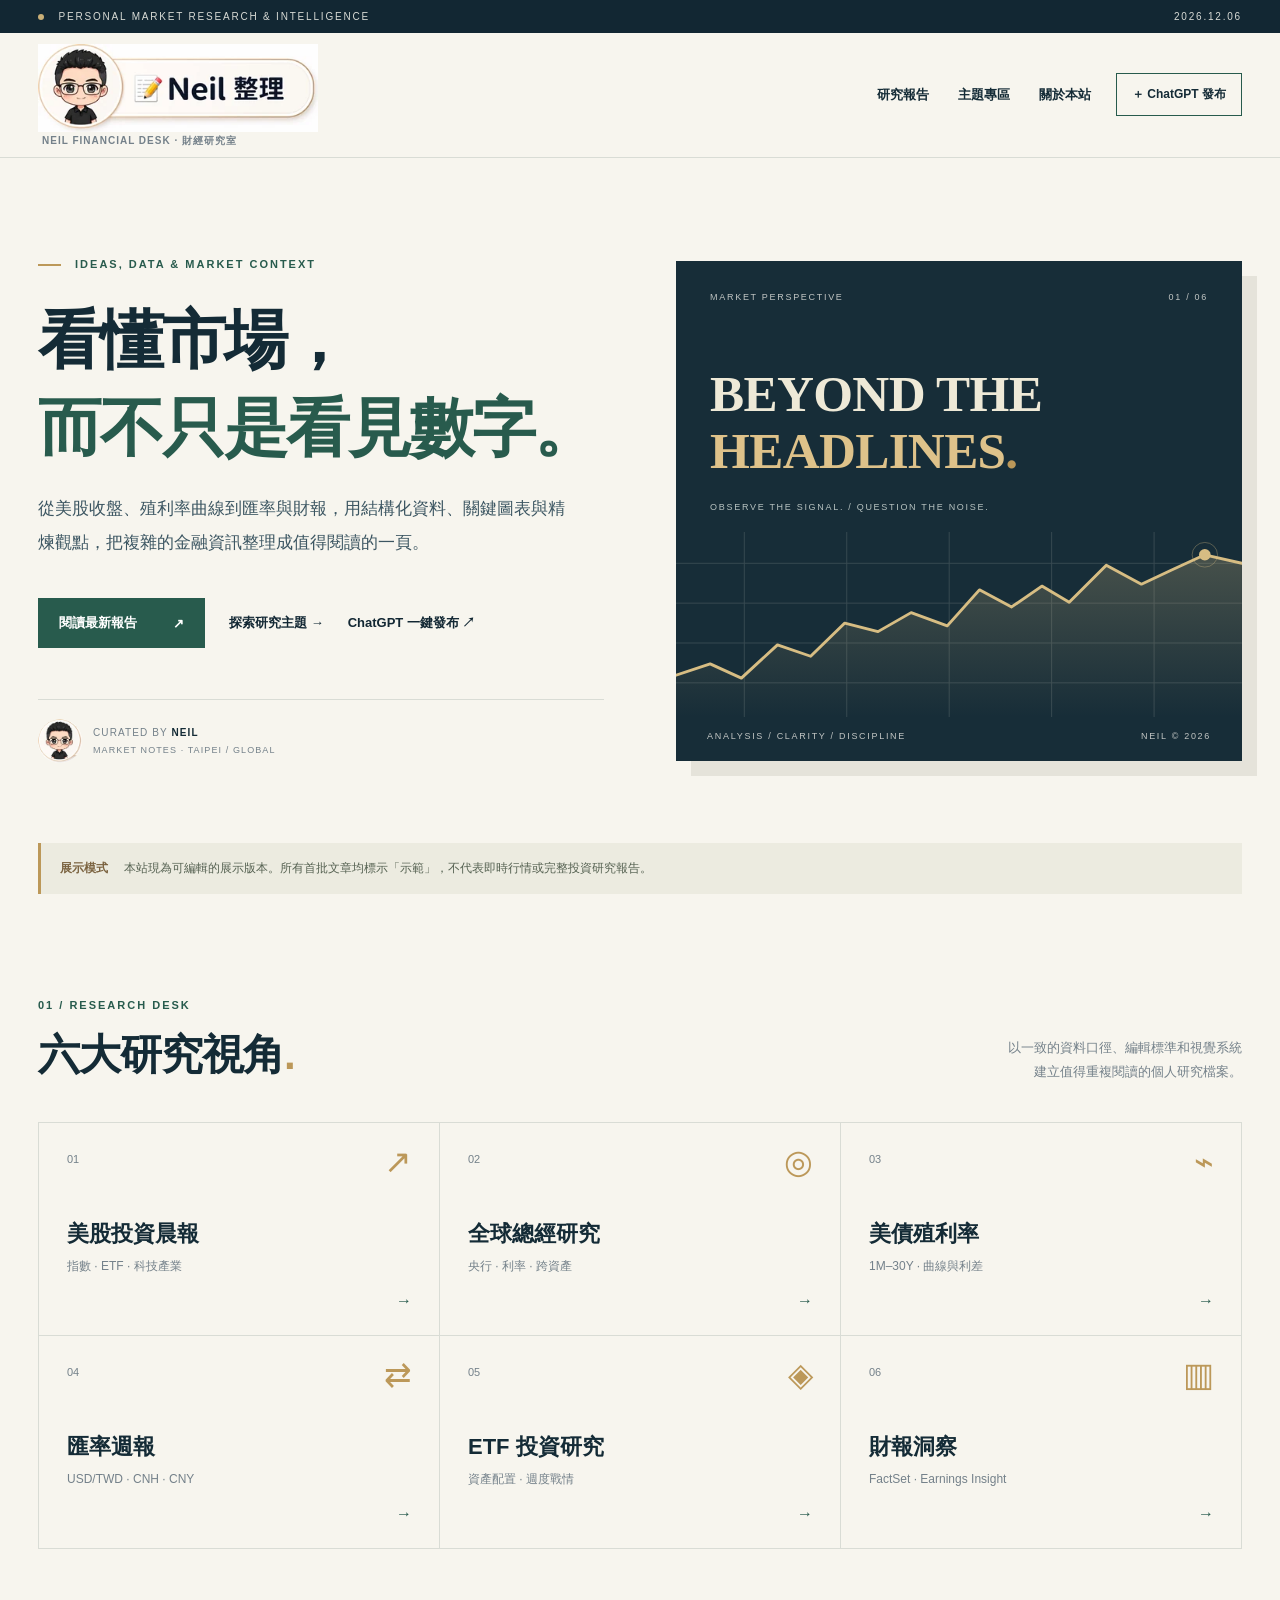
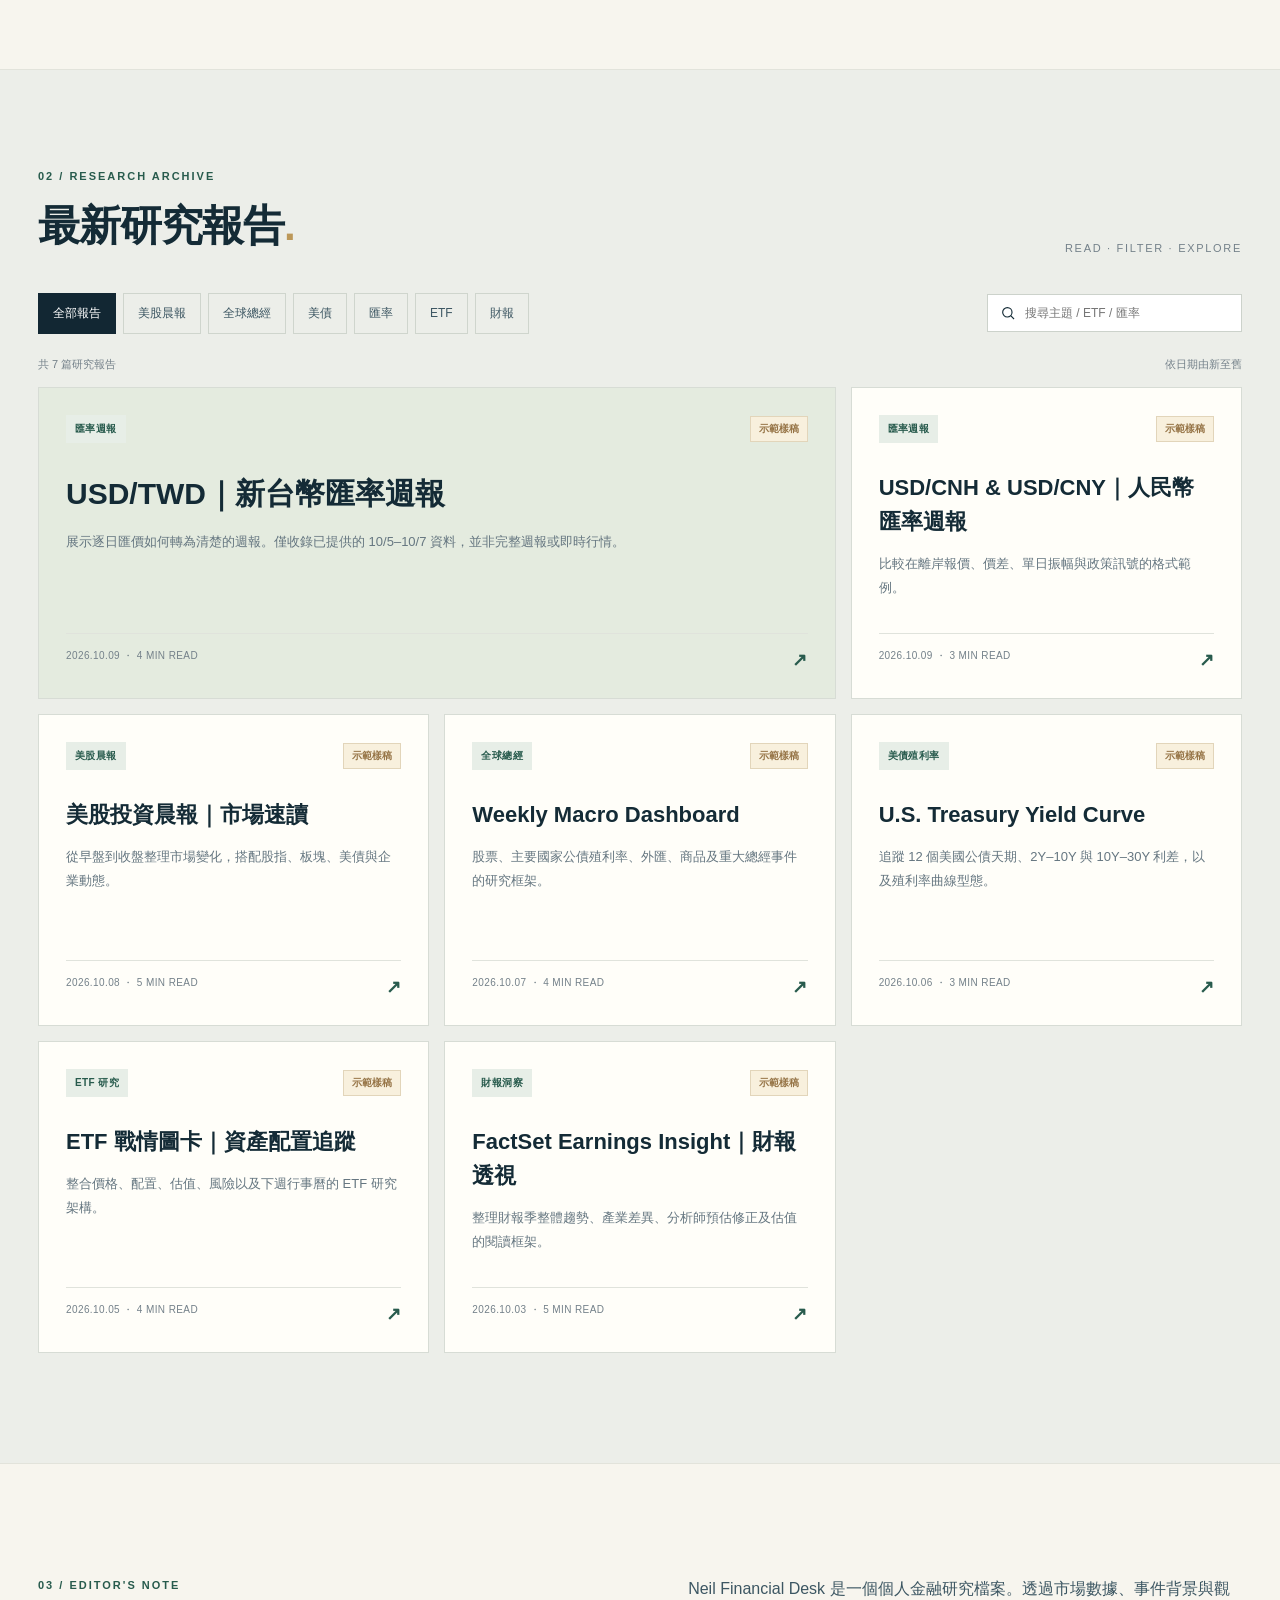
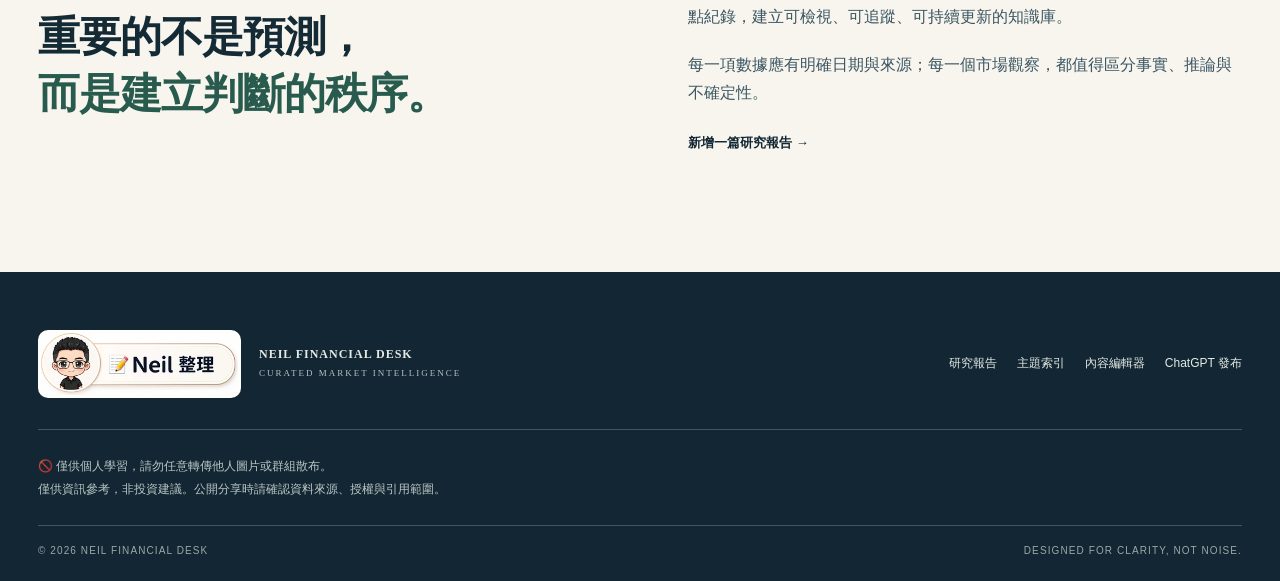
==== commit d31b76aa: "Add ChatGPT-assisted one-command publishing workflow, iPad publishing studio and SOP" ====
--- a/index.html
+++ b/index.html
@@ -17,7 +17,7 @@
     <div class="container header-inner">
       <a class="brand" href="index.html" aria-label="Neil 財經研究室首頁"><img class="brand-logo" src="neil-logo.webp" width="360" height="113" alt="Neil 整理 Logo"><small class="brand-label">NEIL FINANCIAL DESK · 財經研究室</small></a>
       <nav class="desktop-nav" aria-label="主要選單"><a href="#reports">研究報告</a><a href="#focus">主題專區</a><a href="#about">關於本站</a></nav>
-      <a class="header-action" href="editor.html"><span>＋</span> 編輯報告</a>
+      <a class="header-action" href="publish.html"><span>＋</span> ChatGPT 發布</a>
     </div>
   </header>
   <main>
@@ -26,7 +26,7 @@
         <div class="eyebrow"><span class="eyebrow-line"></span> IDEAS, DATA &amp; MARKET CONTEXT</div>
         <h1>看懂市場，<br><em>而不只是看見數字。</em></h1>
         <p class="hero-intro">從美股收盤、殖利率曲線到匯率與財報，用結構化資料、關鍵圖表與精煉觀點，把複雜的金融資訊整理成值得閱讀的一頁。</p>
-        <div class="hero-buttons"><a class="button-primary" href="#reports">閱讀最新報告 <span>↗</span></a><a class="text-link" href="#focus">探索研究主題 <span>→</span></a></div>
+        <div class="hero-buttons"><a class="button-primary" href="#reports">閱讀最新報告 <span>↗</span></a><a class="text-link" href="#focus">探索研究主題 <span>→</span></a><a class="text-link" href="publish.html">ChatGPT 一鍵發布 ↗</a></div>
         <div class="hero-author"><span class="avatar-logo-wrap"><img src="neil-logo.webp" width="360" height="113" alt="" loading="lazy"></span><span>CURATED BY <strong>NEIL</strong><br><small>MARKET NOTES · TAIPEI / GLOBAL</small></span></div>
       </div>
       <div class="hero-visual" aria-label="市場圖表示意設計，非真實行情">
@@ -63,6 +63,6 @@
     </section>
     <section class="container manifesto" id="about"><div class="manifesto-left"><span class="kicker">03 / EDITOR'S NOTE</span><h2>重要的不是預測，<br><em>而是建立判斷的秩序。</em></h2></div><div class="manifesto-right"><p>Neil Financial Desk 是一個個人金融研究檔案。透過市場數據、事件背景與觀點紀錄，建立可檢視、可追蹤、可持續更新的知識庫。</p><p>每一項數據應有明確日期與來源；每一個市場觀察，都值得區分事實、推論與不確定性。</p><a href="editor.html" class="text-link">新增一篇研究報告 <span>→</span></a></div></section>
   </main>
-  <footer class="footer"><div class="container"><div class="footer-upper"><div class="footer-brand neil-footer-mark"><img class="footer-logo" src="neil-logo.webp" width="360" height="113" alt="Neil 整理 Logo"><p>NEIL FINANCIAL DESK<br><small>CURATED MARKET INTELLIGENCE</small></p></div><div class="footer-links"><a href="#reports">研究報告</a><a href="#focus">主題索引</a><a href="editor.html">內容編輯器</a></div></div><div class="footer-disclaimer">🚫 僅供個人學習，請勿任意轉傳他人圖片或群組散布。<br>僅供資訊參考，非投資建議。公開分享時請確認資料來源、授權與引用範圍。</div><div class="footer-lower"><span>© 2026 NEIL FINANCIAL DESK</span><span>DESIGNED FOR CLARITY, NOT NOISE.</span></div></div></footer>
+  <footer class="footer"><div class="container"><div class="footer-upper"><div class="footer-brand neil-footer-mark"><img class="footer-logo" src="neil-logo.webp" width="360" height="113" alt="Neil 整理 Logo"><p>NEIL FINANCIAL DESK<br><small>CURATED MARKET INTELLIGENCE</small></p></div><div class="footer-links"><a href="#reports">研究報告</a><a href="#focus">主題索引</a><a href="editor.html">內容編輯器</a><a href="publish.html">ChatGPT 發布</a></div></div><div class="footer-disclaimer">🚫 僅供個人學習，請勿任意轉傳他人圖片或群組散布。<br>僅供資訊參考，非投資建議。公開分享時請確認資料來源、授權與引用範圍。</div><div class="footer-lower"><span>© 2026 NEIL FINANCIAL DESK</span><span>DESIGNED FOR CLARITY, NOT NOISE.</span></div></div></footer>
 </body>
 </html>
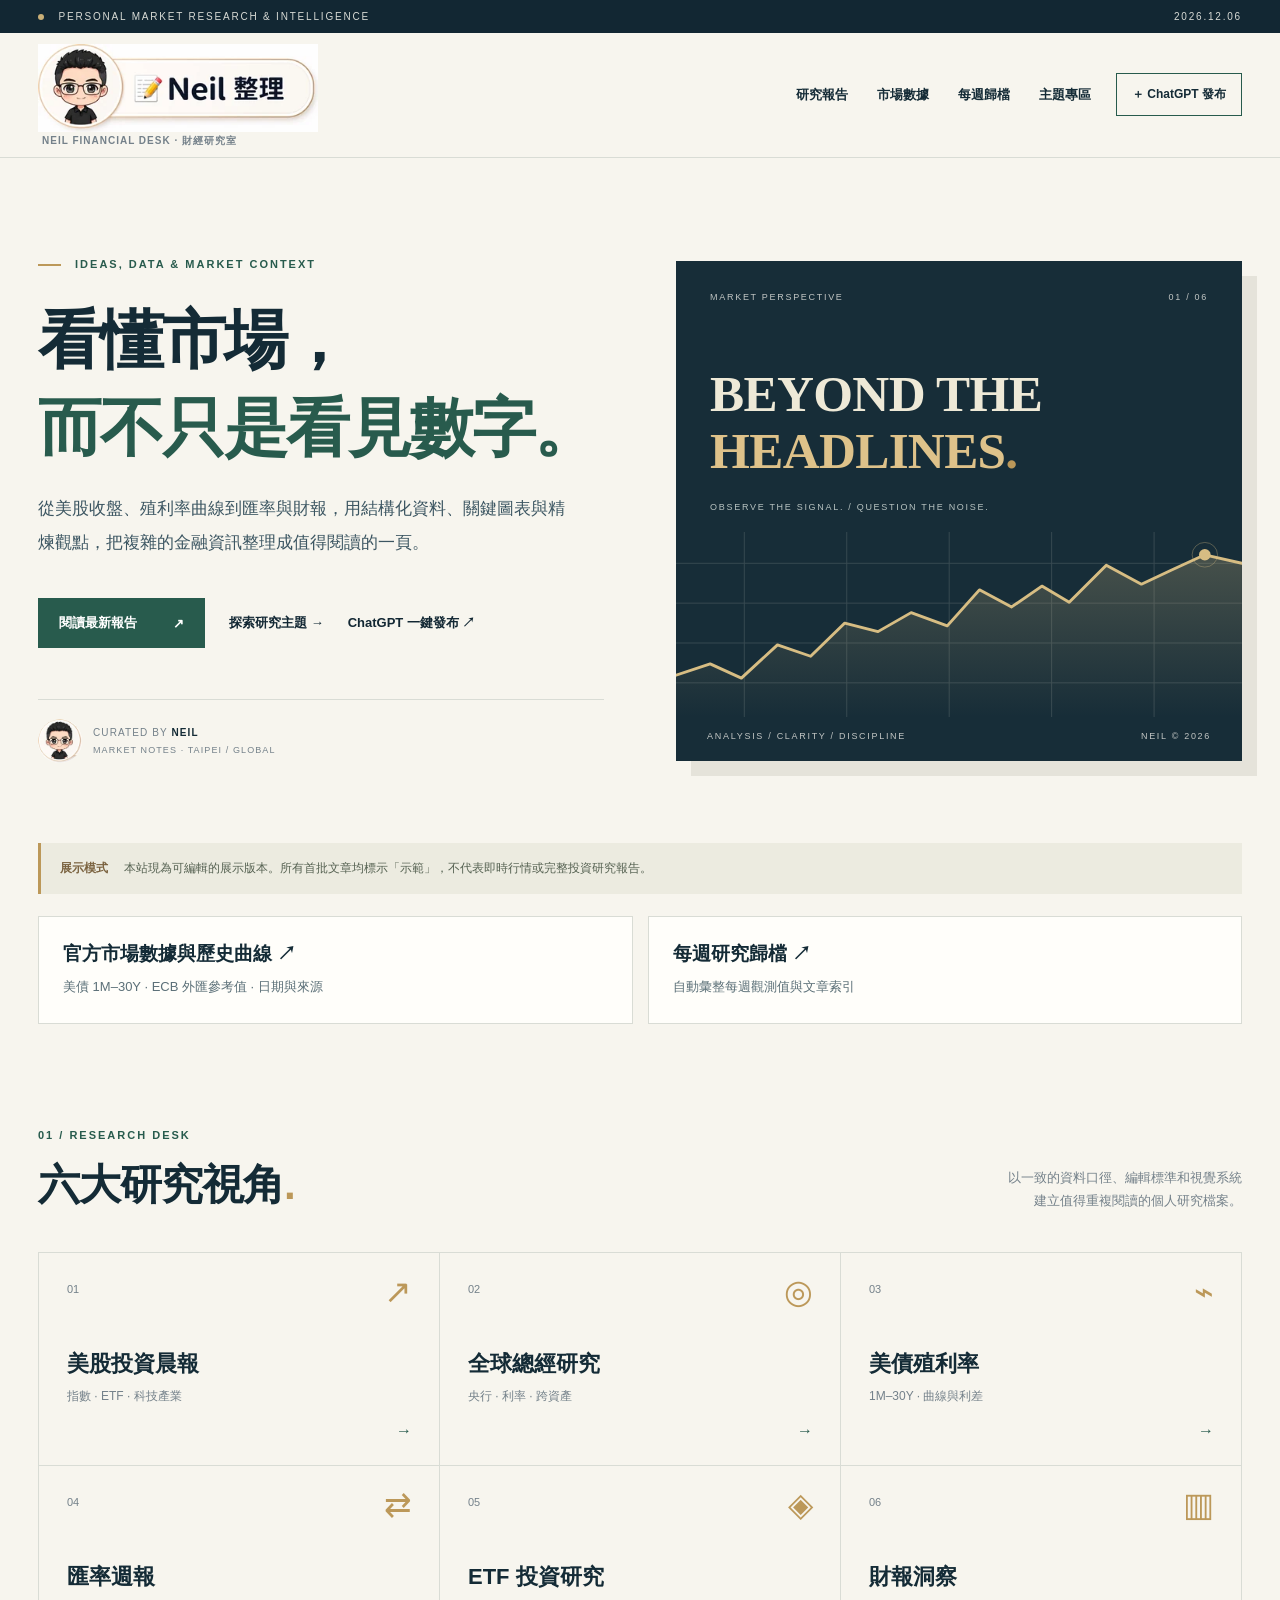
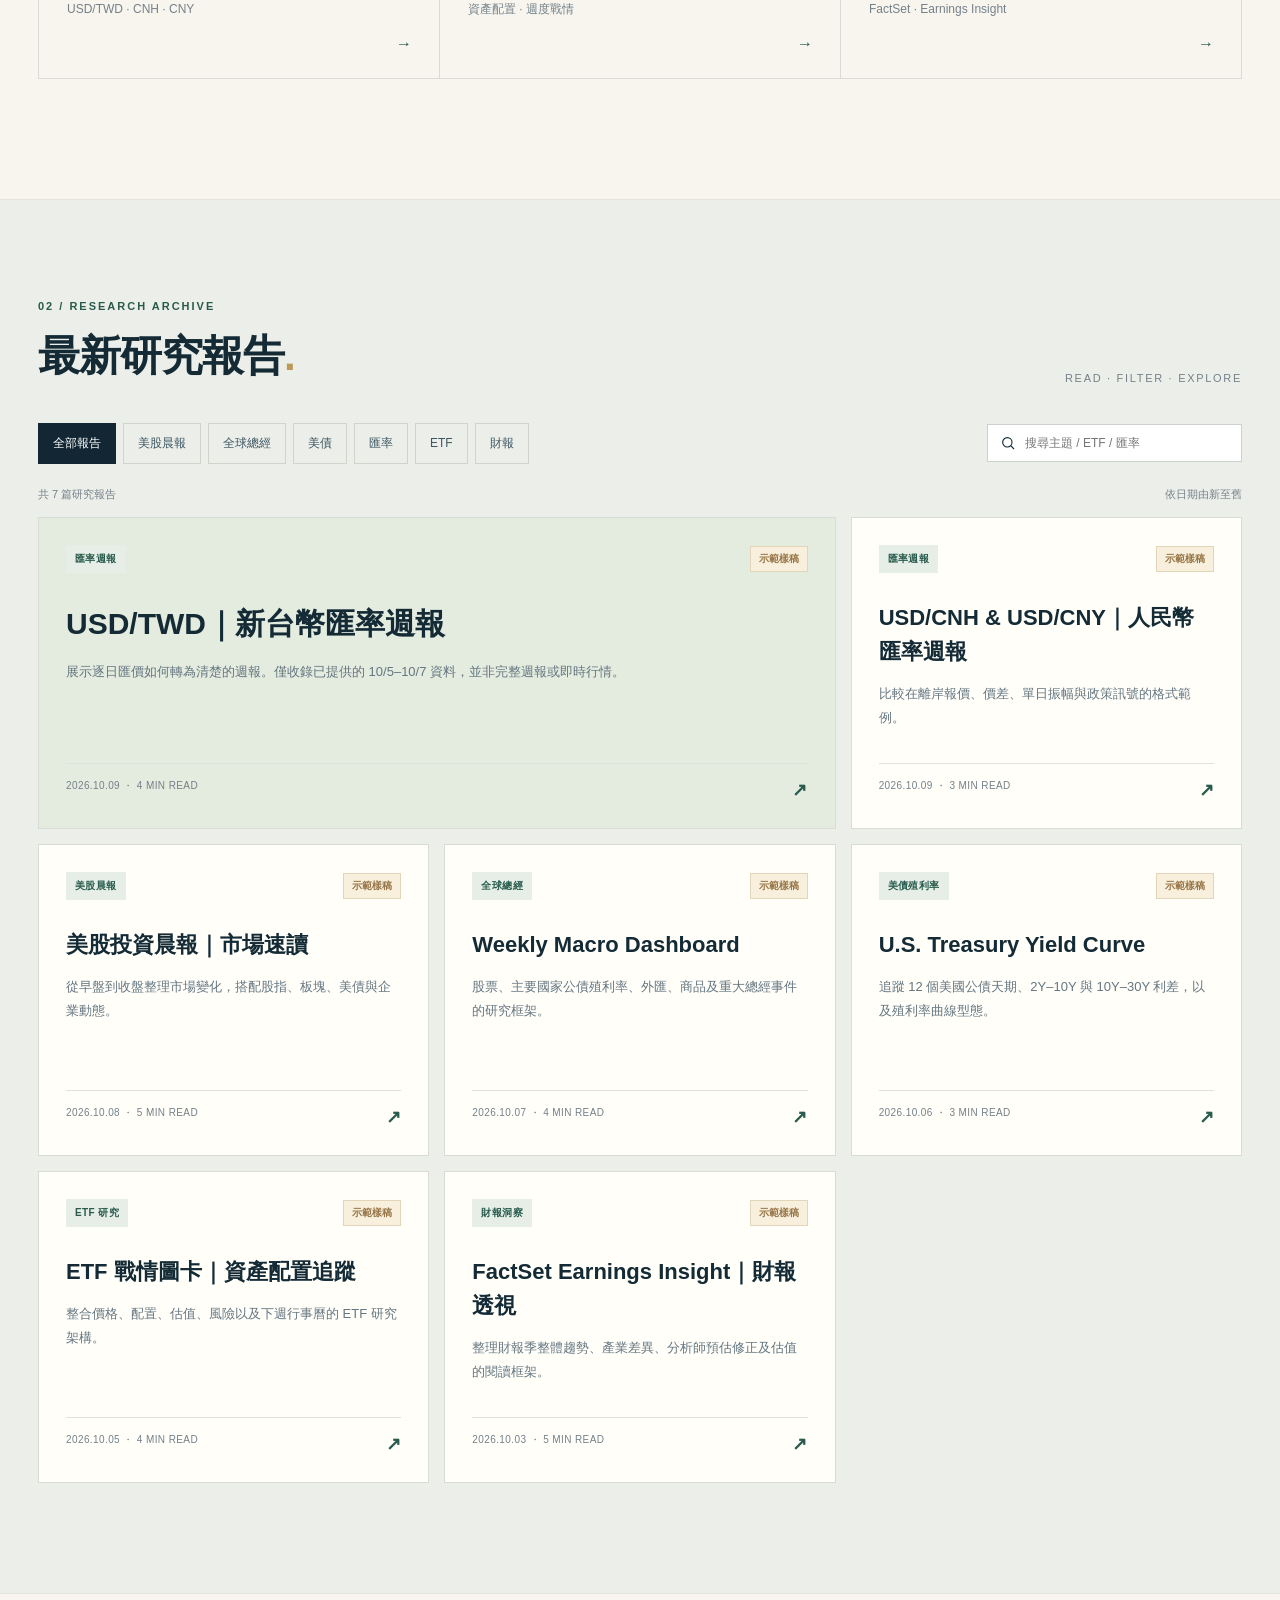
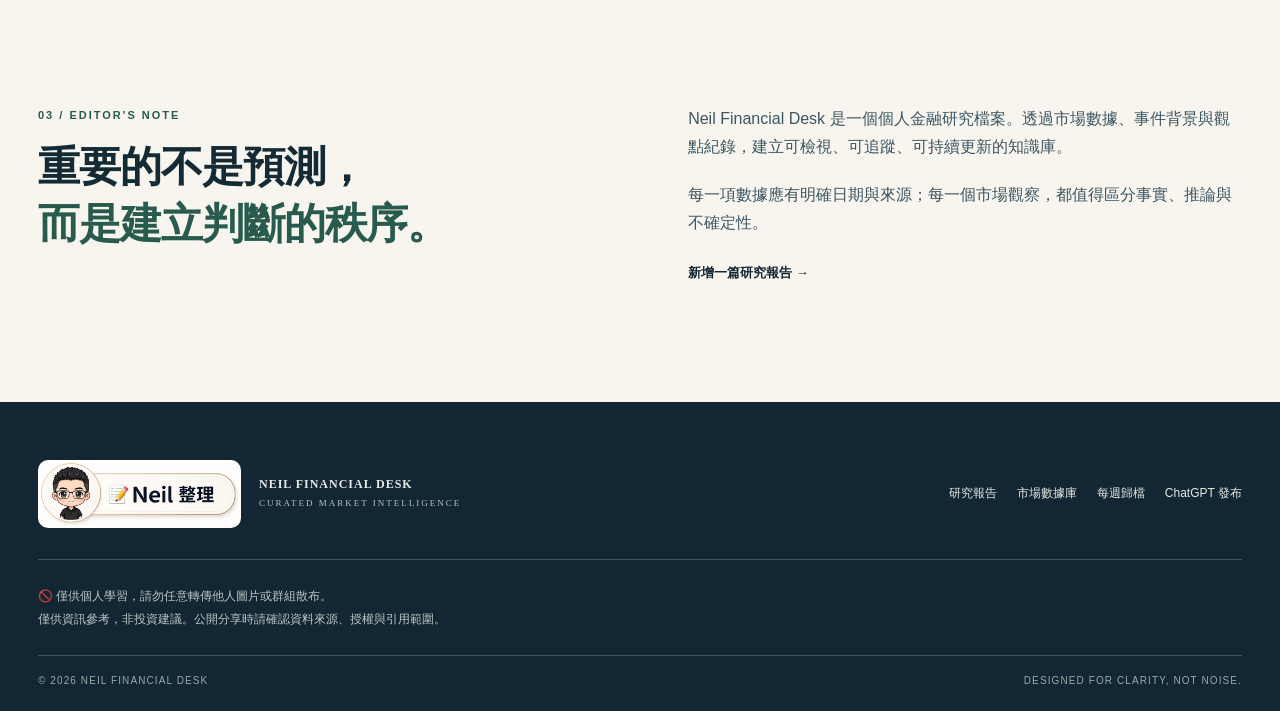
==== commit 36d60636: "V2: automatic official market feeds, history, image galleries and weekly archive" ====
--- a/index.html
+++ b/index.html
@@ -16,7 +16,7 @@
   <header class="site-header">
     <div class="container header-inner">
       <a class="brand" href="index.html" aria-label="Neil 財經研究室首頁"><img class="brand-logo" src="neil-logo.webp" width="360" height="113" alt="Neil 整理 Logo"><small class="brand-label">NEIL FINANCIAL DESK · 財經研究室</small></a>
-      <nav class="desktop-nav" aria-label="主要選單"><a href="#reports">研究報告</a><a href="#focus">主題專區</a><a href="#about">關於本站</a></nav>
+      <nav class="desktop-nav" aria-label="主要選單"><a href="#reports">研究報告</a><a href="market.html">市場數據</a><a href="archive.html">每週歸檔</a><a href="#focus">主題專區</a></nav>
       <a class="header-action" href="publish.html"><span>＋</span> ChatGPT 發布</a>
     </div>
   </header>
@@ -41,7 +41,7 @@
       </div>
     </section>
     <div class="container"><div class="notice" role="status"><span class="notice-label">展示模式</span><span>本站現為可編輯的展示版本。所有首批文章均標示「示範」，不代表即時行情或完整投資研究報告。</span></div></div>
-    <section class="container sections-block" id="focus">
+    <section class="container" aria-label="自動市場資料"><div class="automation-links"><a href="market.html"><strong>官方市場數據與歷史曲線 ↗</strong><small>美債 1M–30Y · ECB 外匯參考值 · 日期與來源</small></a><a href="archive.html"><strong>每週研究歸檔 ↗</strong><small>自動彙整每週觀測值與文章索引</small></a></div></section><section class="container sections-block" id="focus">
       <div class="section-top"><div><div class="kicker">01 / RESEARCH DESK</div><h2>六大研究視角<span class="gold-punc">.</span></h2></div><p>以一致的資料口徑、編輯標準和視覺系統<br>建立值得重複閱讀的個人研究檔案。</p></div>
       <div class="categories-grid">
         <a class="category-tile" href="#reports" data-pick="market"><span class="category-num">01</span><span class="category-icon">↗</span><h3>美股投資晨報</h3><p>指數 · ETF · 科技產業</p><span class="category-arrow">→</span></a>
@@ -63,6 +63,6 @@
     </section>
     <section class="container manifesto" id="about"><div class="manifesto-left"><span class="kicker">03 / EDITOR'S NOTE</span><h2>重要的不是預測，<br><em>而是建立判斷的秩序。</em></h2></div><div class="manifesto-right"><p>Neil Financial Desk 是一個個人金融研究檔案。透過市場數據、事件背景與觀點紀錄，建立可檢視、可追蹤、可持續更新的知識庫。</p><p>每一項數據應有明確日期與來源；每一個市場觀察，都值得區分事實、推論與不確定性。</p><a href="editor.html" class="text-link">新增一篇研究報告 <span>→</span></a></div></section>
   </main>
-  <footer class="footer"><div class="container"><div class="footer-upper"><div class="footer-brand neil-footer-mark"><img class="footer-logo" src="neil-logo.webp" width="360" height="113" alt="Neil 整理 Logo"><p>NEIL FINANCIAL DESK<br><small>CURATED MARKET INTELLIGENCE</small></p></div><div class="footer-links"><a href="#reports">研究報告</a><a href="#focus">主題索引</a><a href="editor.html">內容編輯器</a><a href="publish.html">ChatGPT 發布</a></div></div><div class="footer-disclaimer">🚫 僅供個人學習，請勿任意轉傳他人圖片或群組散布。<br>僅供資訊參考，非投資建議。公開分享時請確認資料來源、授權與引用範圍。</div><div class="footer-lower"><span>© 2026 NEIL FINANCIAL DESK</span><span>DESIGNED FOR CLARITY, NOT NOISE.</span></div></div></footer>
+  <footer class="footer"><div class="container"><div class="footer-upper"><div class="footer-brand neil-footer-mark"><img class="footer-logo" src="neil-logo.webp" width="360" height="113" alt="Neil 整理 Logo"><p>NEIL FINANCIAL DESK<br><small>CURATED MARKET INTELLIGENCE</small></p></div><div class="footer-links"><a href="#reports">研究報告</a><a href="market.html">市場數據庫</a><a href="archive.html">每週歸檔</a><a href="publish.html">ChatGPT 發布</a></div></div><div class="footer-disclaimer">🚫 僅供個人學習，請勿任意轉傳他人圖片或群組散布。<br>僅供資訊參考，非投資建議。公開分享時請確認資料來源、授權與引用範圍。</div><div class="footer-lower"><span>© 2026 NEIL FINANCIAL DESK</span><span>DESIGNED FOR CLARITY, NOT NOISE.</span></div></div></footer>
 </body>
 </html>
--- a/styles.css
+++ b/styles.css
@@ -31,3 +31,20 @@
 @media(max-width:740px){.header-inner{height:auto;min-height:87px;padding-block:7px;gap:9px}.brand-logo{width:192px}.brand-label{font-size:8px;letter-spacing:.3px;padding-left:2px}.header-action{margin-left:auto;flex-shrink:0}.neil-footer-mark{align-items:flex-start;flex-direction:column;gap:8px}.neil-footer-mark .footer-logo{width:190px}}
 @media(max-width:370px){.brand-logo{width:158px}.brand-label{font-size:7px;letter-spacing:0}.header-action{padding:8px 6px}}
 @media print{.article-print-brand{display:flex!important;flex-direction:column;align-items:flex-start;gap:7px;padding-bottom:14px;margin-bottom:18px;border-bottom:1px solid #c9cec7;break-inside:avoid}.article-print-brand img{width:215px;height:auto;display:block}.article-print-brand small{font-size:9px;font-weight:700;letter-spacing:1.2px;color:#172b38}.article-print-disclaimer{display:block!important;font-size:9px;line-height:1.5;color:#50616b;border-top:1px solid #d1d4cc;padding-top:8px;margin-top:18px}}
+
+/* Market data, archive and article-image integration */
+.automation-links{display:grid;grid-template-columns:1fr 1fr;gap:15px;margin-top:22px}
+.automation-links a{background:#fffefa;border:1px solid #d9dcd5;padding:24px;display:flex;flex-direction:column;gap:8px;text-decoration:none}
+.automation-links a:hover{border-color:#285b4d}
+.automation-links strong{color:#142b36;font-size:19px;line-height:1.4}
+.automation-links small{color:#5c7078;line-height:1.8;font-size:13px}
+.article-cover{height:195px;overflow:hidden;margin:0 24px 5px;background:#eee}
+.article-cover img{width:100%;height:100%;object-fit:contain}
+.report-media{margin:35px 0 46px}.report-media h2{font-size:24px;border-bottom:1px solid #d9dcd5;padding-bottom:12px}
+.report-media-grid{display:grid;grid-template-columns:repeat(2,minmax(0,1fr));gap:14px}
+.report-media-grid figure{margin:0;border:1px solid #d9dcd5;background:#fffefa;padding:8px}
+.report-media-grid img{width:100%;height:auto;display:block;max-height:750px;object-fit:contain}
+.report-media-grid figcaption{padding:10px 5px 5px;font-size:12px;color:#3c5662;line-height:1.65}
+.media-source-note{font-size:12px;color:#5b6f79;line-height:1.8;margin-top:12px}
+@media(max-width:740px){.automation-links{grid-template-columns:1fr;margin-top:10px}.automation-links a{padding:18px}.report-media-grid{grid-template-columns:1fr}}
+@media print{.report-media{break-inside:auto}.report-media-grid{display:block}.report-media-grid figure{break-inside:avoid;margin-bottom:16px}.report-media-grid img{max-height:165mm}}
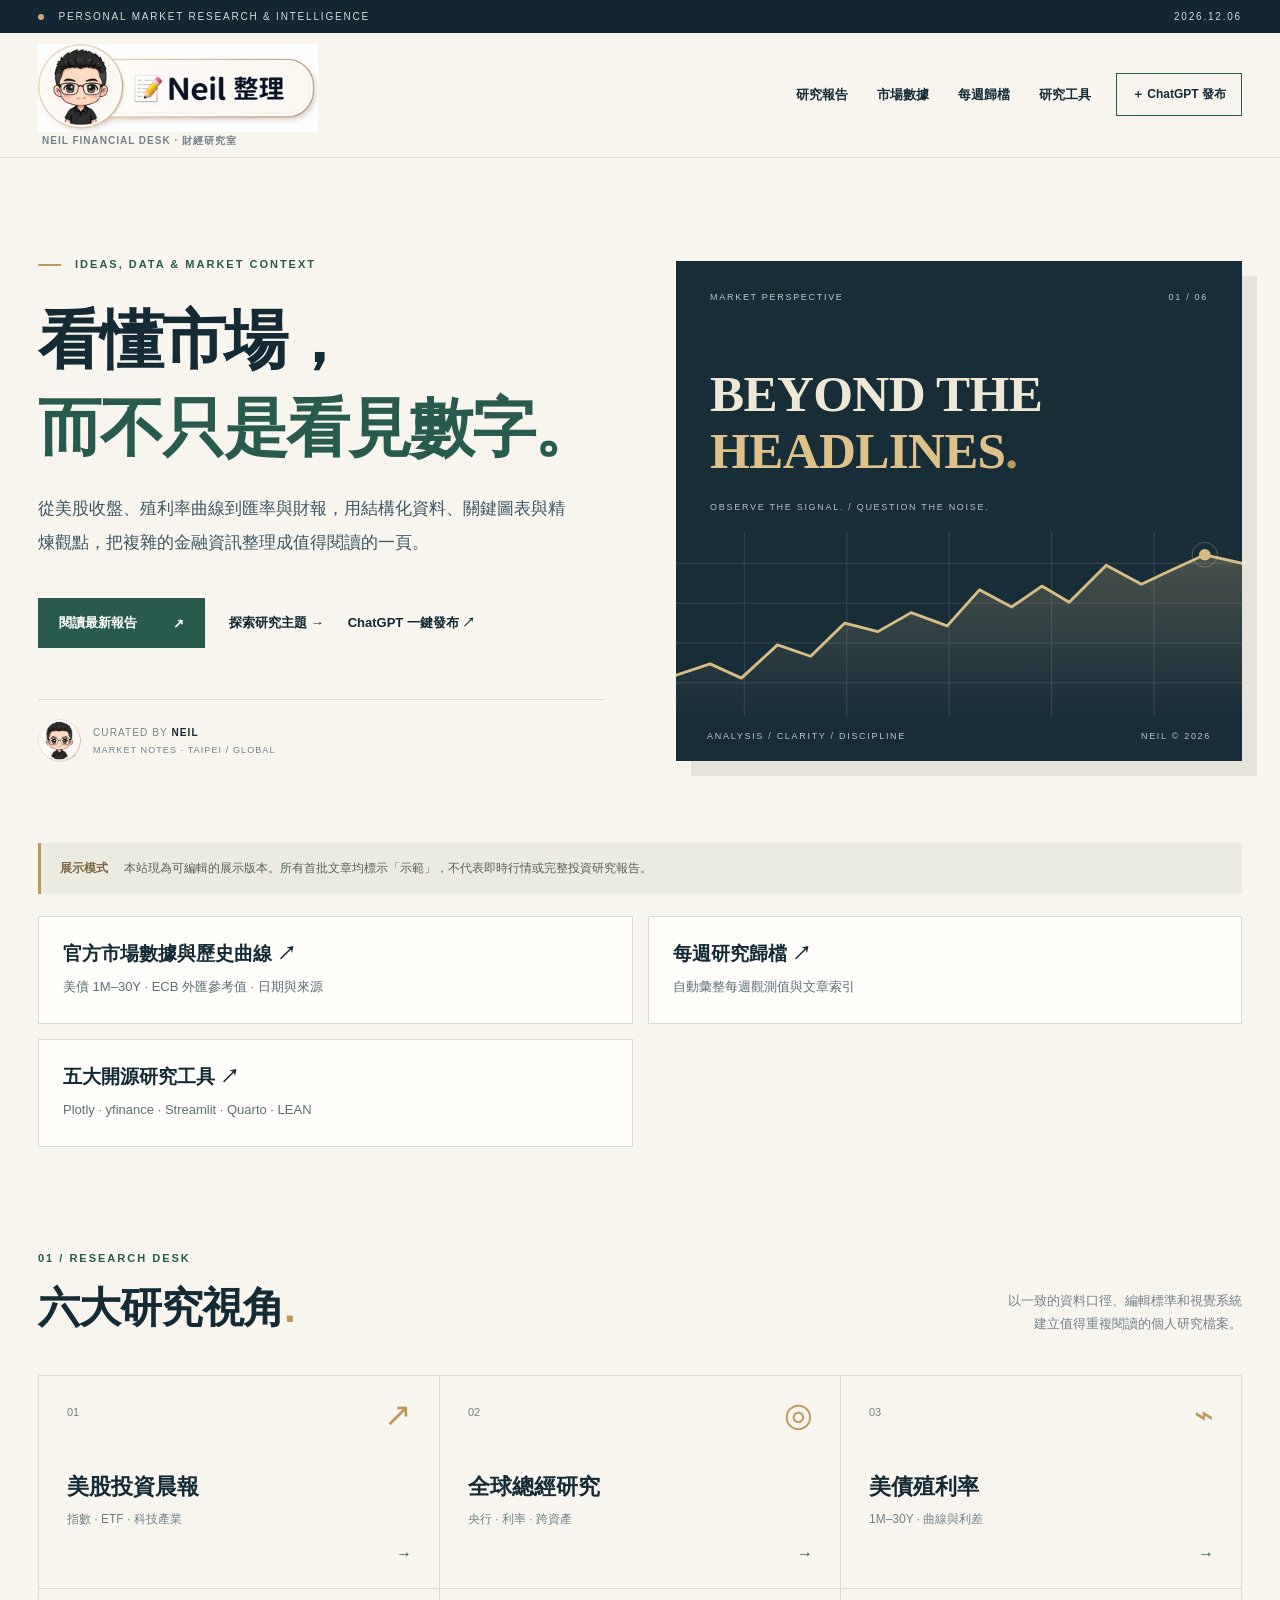
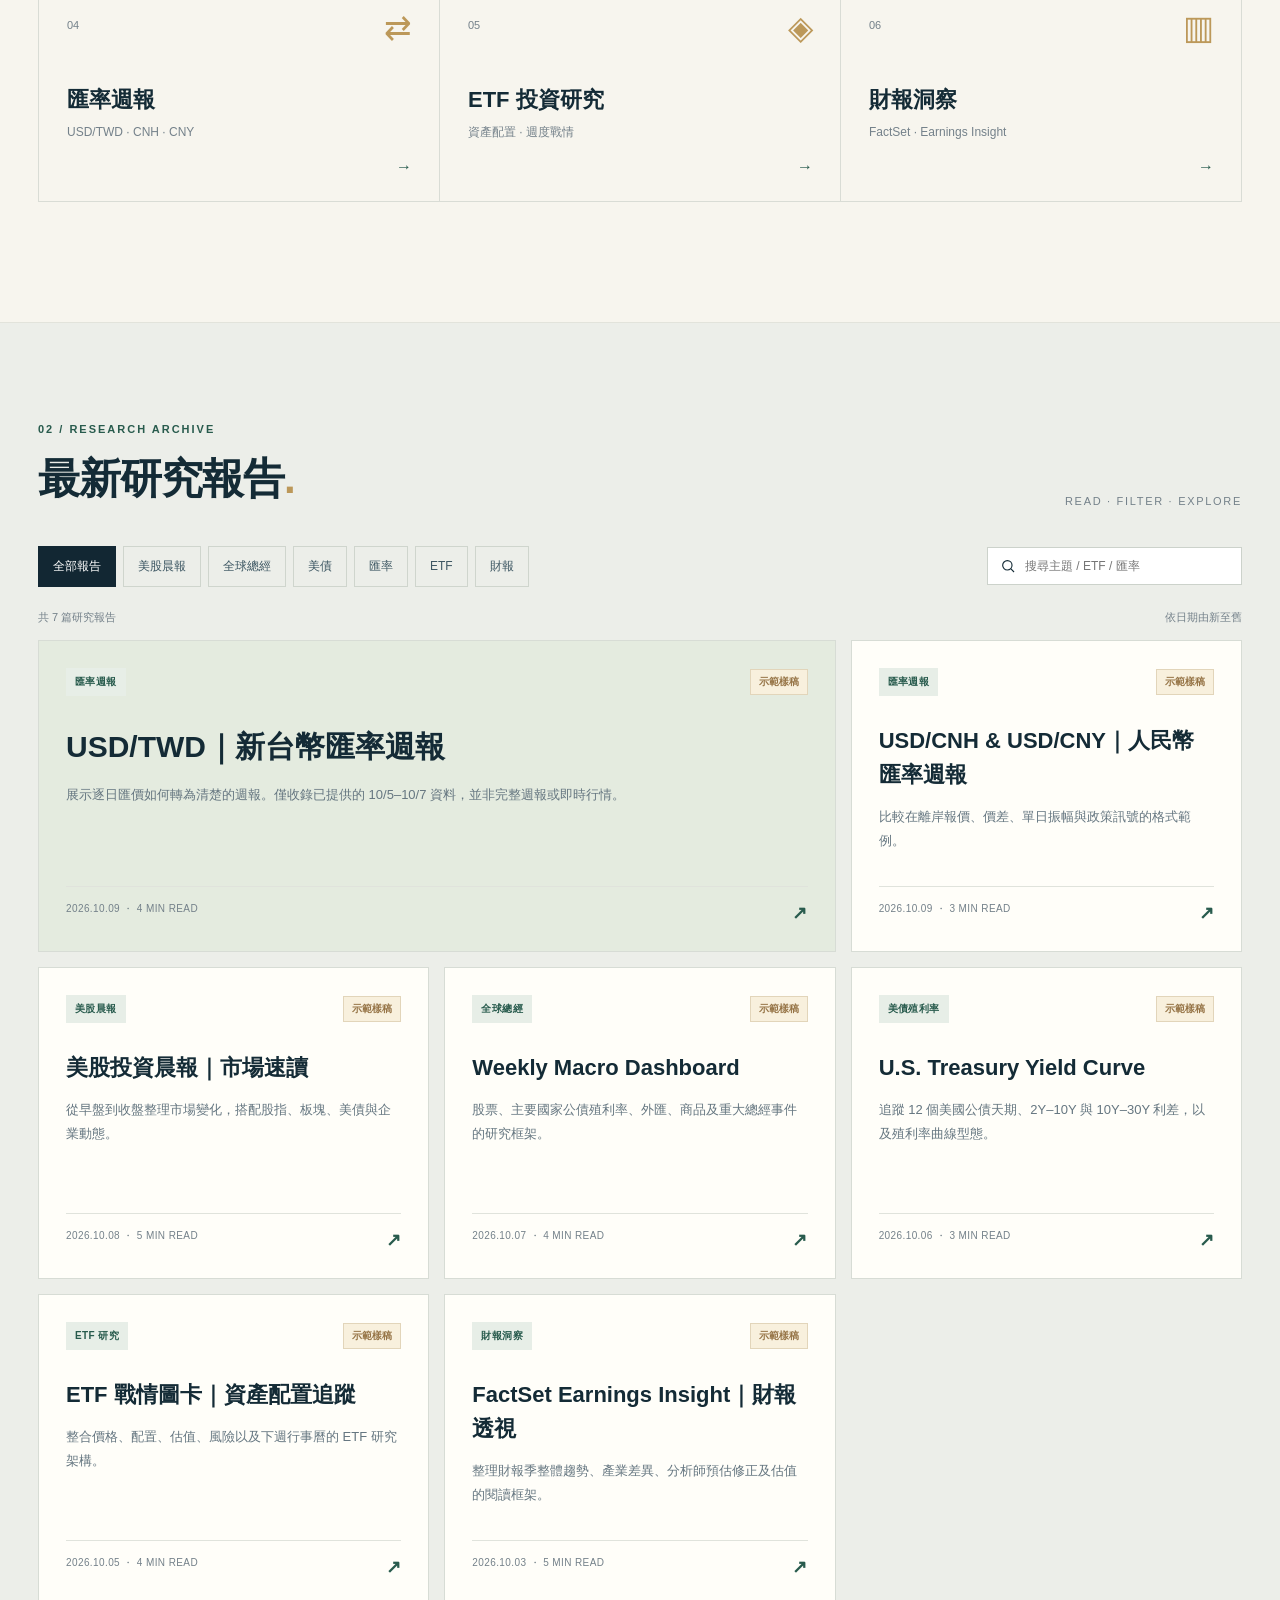
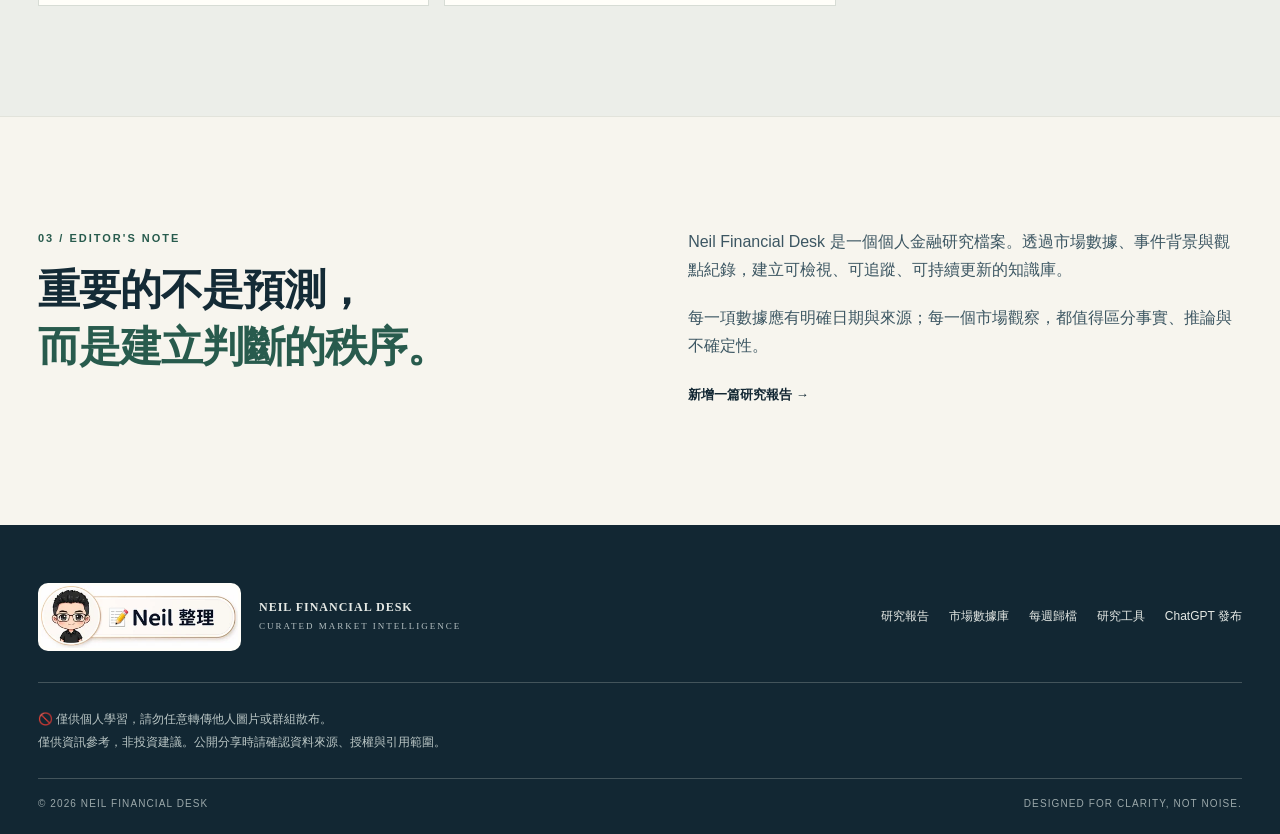
==== commit 94a47ae2: "Install Neil research lab scaffolds for Plotly, yfinance, Streamlit, Quarto and LEAN" ====
--- a/index.html
+++ b/index.html
@@ -16,7 +16,7 @@
   <header class="site-header">
     <div class="container header-inner">
       <a class="brand" href="index.html" aria-label="Neil 財經研究室首頁"><img class="brand-logo" src="neil-logo.webp" width="360" height="113" alt="Neil 整理 Logo"><small class="brand-label">NEIL FINANCIAL DESK · 財經研究室</small></a>
-      <nav class="desktop-nav" aria-label="主要選單"><a href="#reports">研究報告</a><a href="market.html">市場數據</a><a href="archive.html">每週歸檔</a><a href="#focus">主題專區</a></nav>
+      <nav class="desktop-nav" aria-label="主要選單"><a href="#reports">研究報告</a><a href="market.html">市場數據</a><a href="archive.html">每週歸檔</a><a href="research-lab.html">研究工具</a></nav>
       <a class="header-action" href="publish.html"><span>＋</span> ChatGPT 發布</a>
     </div>
   </header>
@@ -41,7 +41,7 @@
       </div>
     </section>
     <div class="container"><div class="notice" role="status"><span class="notice-label">展示模式</span><span>本站現為可編輯的展示版本。所有首批文章均標示「示範」，不代表即時行情或完整投資研究報告。</span></div></div>
-    <section class="container" aria-label="自動市場資料"><div class="automation-links"><a href="market.html"><strong>官方市場數據與歷史曲線 ↗</strong><small>美債 1M–30Y · ECB 外匯參考值 · 日期與來源</small></a><a href="archive.html"><strong>每週研究歸檔 ↗</strong><small>自動彙整每週觀測值與文章索引</small></a></div></section><section class="container sections-block" id="focus">
+    <section class="container" aria-label="自動市場資料"><div class="automation-links"><a href="market.html"><strong>官方市場數據與歷史曲線 ↗</strong><small>美債 1M–30Y · ECB 外匯參考值 · 日期與來源</small></a><a href="archive.html"><strong>每週研究歸檔 ↗</strong><small>自動彙整每週觀測值與文章索引</small></a><a href="research-lab.html"><strong>五大開源研究工具 ↗</strong><small>Plotly · yfinance · Streamlit · Quarto · LEAN</small></a></div></section><section class="container sections-block" id="focus">
       <div class="section-top"><div><div class="kicker">01 / RESEARCH DESK</div><h2>六大研究視角<span class="gold-punc">.</span></h2></div><p>以一致的資料口徑、編輯標準和視覺系統<br>建立值得重複閱讀的個人研究檔案。</p></div>
       <div class="categories-grid">
         <a class="category-tile" href="#reports" data-pick="market"><span class="category-num">01</span><span class="category-icon">↗</span><h3>美股投資晨報</h3><p>指數 · ETF · 科技產業</p><span class="category-arrow">→</span></a>
@@ -63,6 +63,6 @@
     </section>
     <section class="container manifesto" id="about"><div class="manifesto-left"><span class="kicker">03 / EDITOR'S NOTE</span><h2>重要的不是預測，<br><em>而是建立判斷的秩序。</em></h2></div><div class="manifesto-right"><p>Neil Financial Desk 是一個個人金融研究檔案。透過市場數據、事件背景與觀點紀錄，建立可檢視、可追蹤、可持續更新的知識庫。</p><p>每一項數據應有明確日期與來源；每一個市場觀察，都值得區分事實、推論與不確定性。</p><a href="editor.html" class="text-link">新增一篇研究報告 <span>→</span></a></div></section>
   </main>
-  <footer class="footer"><div class="container"><div class="footer-upper"><div class="footer-brand neil-footer-mark"><img class="footer-logo" src="neil-logo.webp" width="360" height="113" alt="Neil 整理 Logo"><p>NEIL FINANCIAL DESK<br><small>CURATED MARKET INTELLIGENCE</small></p></div><div class="footer-links"><a href="#reports">研究報告</a><a href="market.html">市場數據庫</a><a href="archive.html">每週歸檔</a><a href="publish.html">ChatGPT 發布</a></div></div><div class="footer-disclaimer">🚫 僅供個人學習，請勿任意轉傳他人圖片或群組散布。<br>僅供資訊參考，非投資建議。公開分享時請確認資料來源、授權與引用範圍。</div><div class="footer-lower"><span>© 2026 NEIL FINANCIAL DESK</span><span>DESIGNED FOR CLARITY, NOT NOISE.</span></div></div></footer>
+  <footer class="footer"><div class="container"><div class="footer-upper"><div class="footer-brand neil-footer-mark"><img class="footer-logo" src="neil-logo.webp" width="360" height="113" alt="Neil 整理 Logo"><p>NEIL FINANCIAL DESK<br><small>CURATED MARKET INTELLIGENCE</small></p></div><div class="footer-links"><a href="#reports">研究報告</a><a href="market.html">市場數據庫</a><a href="archive.html">每週歸檔</a><a href="research-lab.html">研究工具</a><a href="publish.html">ChatGPT 發布</a></div></div><div class="footer-disclaimer">🚫 僅供個人學習，請勿任意轉傳他人圖片或群組散布。<br>僅供資訊參考，非投資建議。公開分享時請確認資料來源、授權與引用範圍。</div><div class="footer-lower"><span>© 2026 NEIL FINANCIAL DESK</span><span>DESIGNED FOR CLARITY, NOT NOISE.</span></div></div></footer>
 </body>
 </html>
